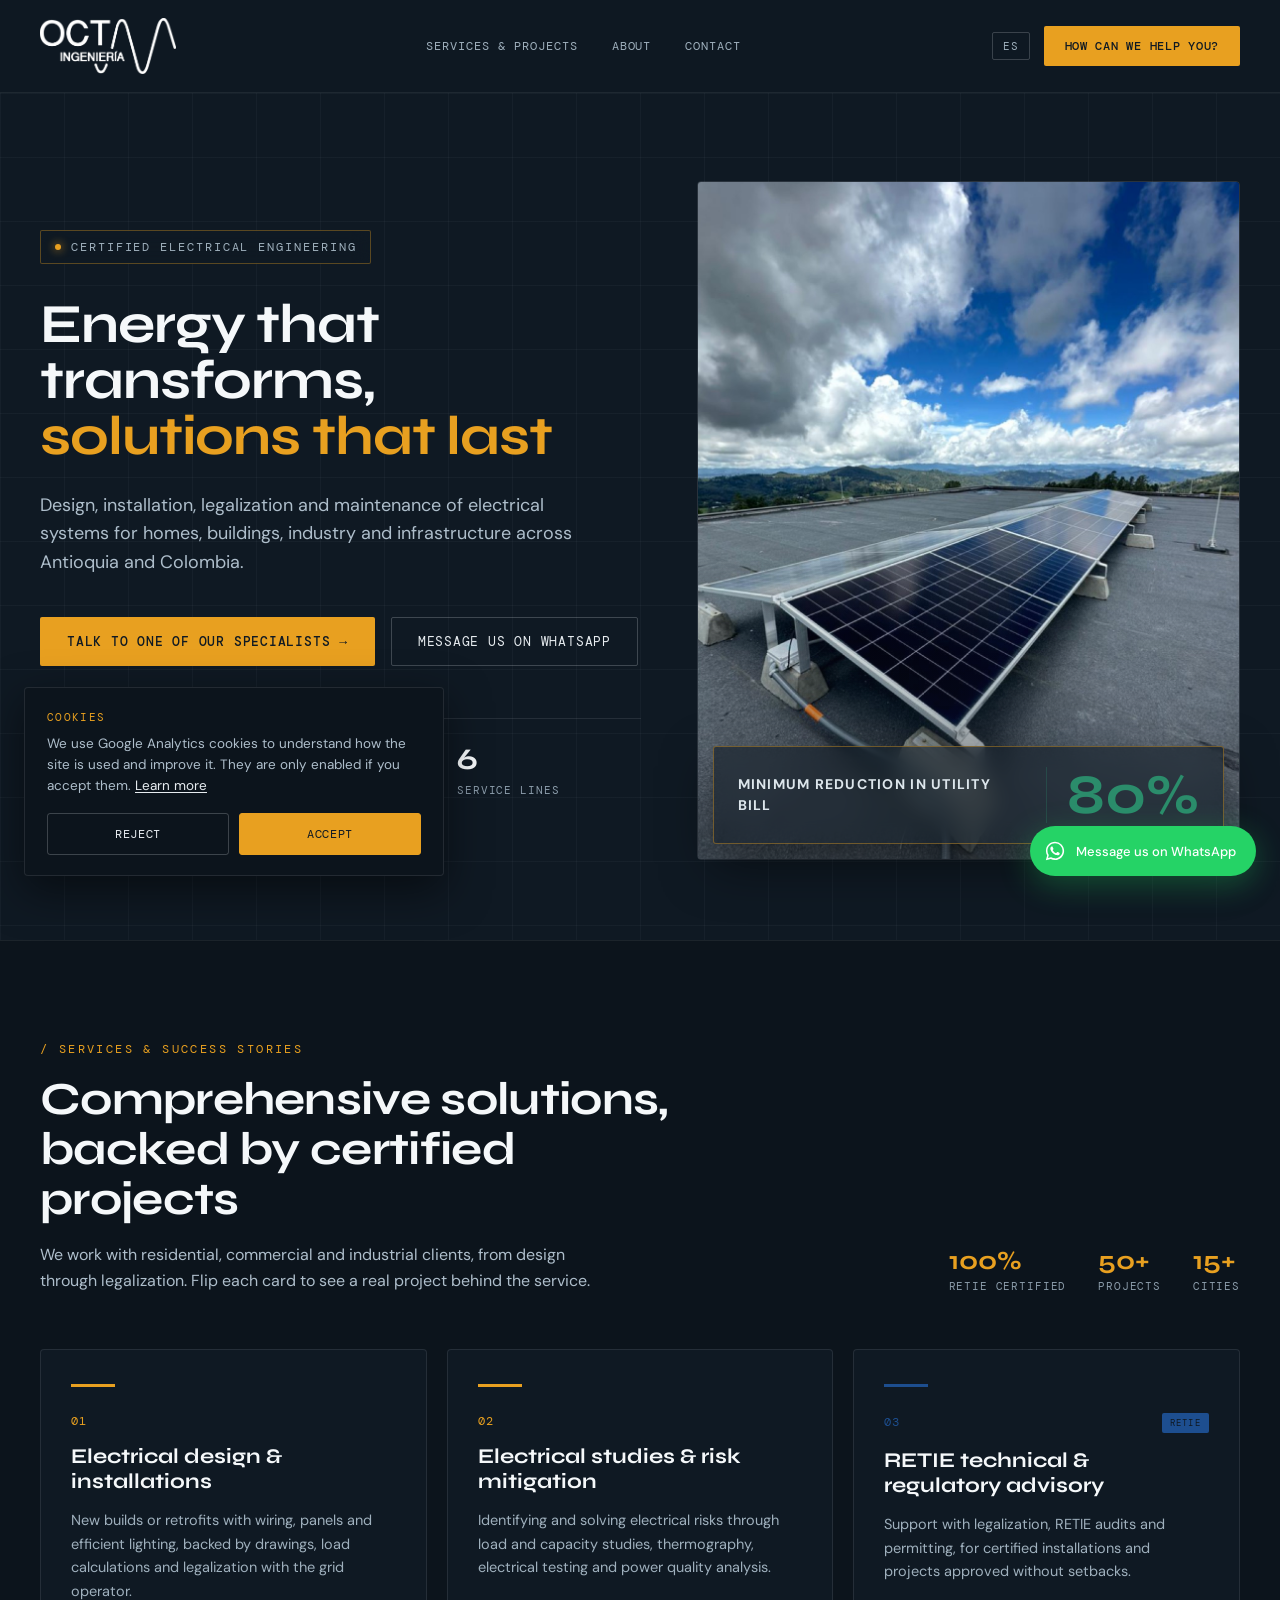
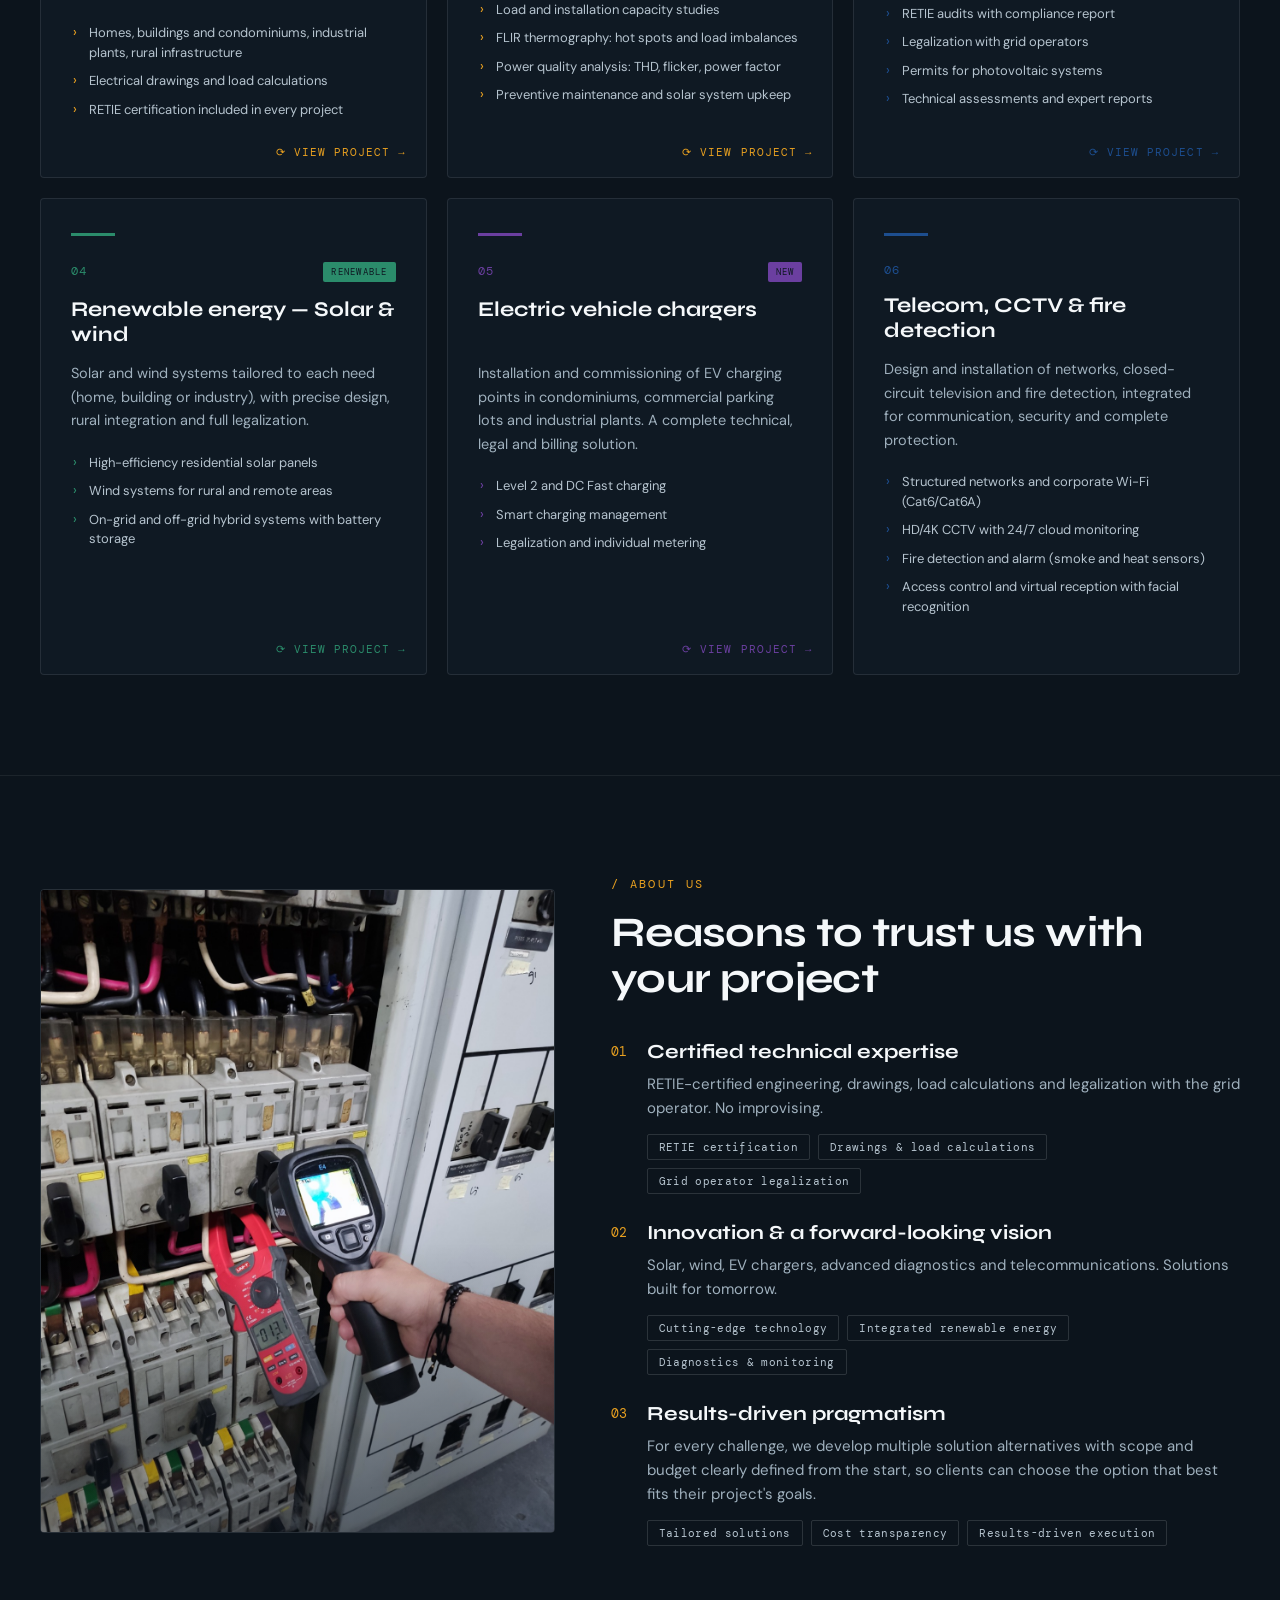
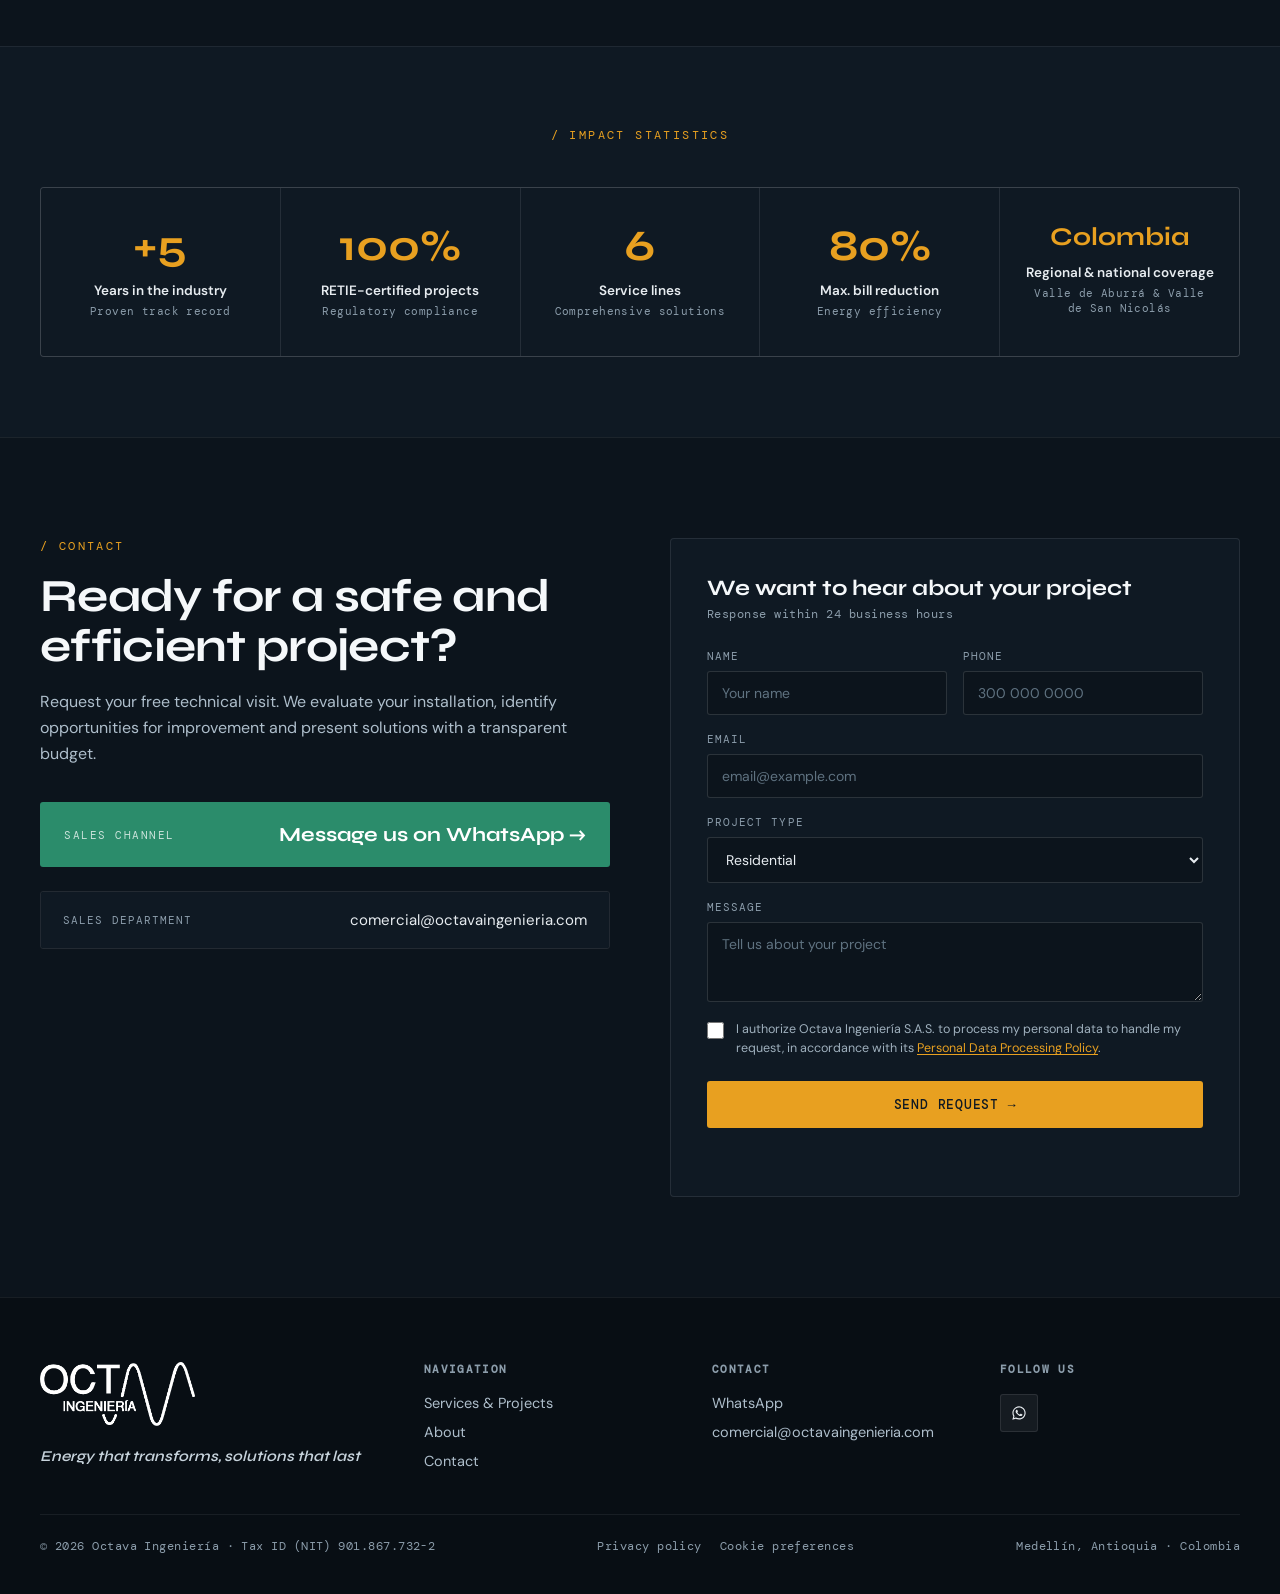
==== en/index.html @ 5c4cc271 "Activa GA4 con aviso de cookies, política de datos y corrige errores del formulario - GA4 (G-5WEMXD4" ====
<!DOCTYPE html>
<html lang="en">
<head>
<meta charset="UTF-8">
<meta name="viewport" content="width=device-width, initial-scale=1.0">
<!-- Google Analytics 4 (se carga solo con consentimiento) -->
<script>
  window.dataLayer = window.dataLayer || [];
  function gtag(){dataLayer.push(arguments);}
  (function () {
    var ID = "G-5WEMXD4L73", KEY = "octava_cookie_consent", loaded = false, saved = null;
    try { saved = localStorage.getItem(KEY); } catch (e) {}
    gtag("consent", "default", { ad_storage: "denied", ad_user_data: "denied", ad_personalization: "denied", analytics_storage: "denied" });
    function load() {
      window.octavaGaActive = true;
      gtag("consent", "update", { analytics_storage: "granted" });
      if (loaded) return;
      loaded = true;
      var s = document.createElement("script");
      s.async = true;
      s.src = "https://www.googletagmanager.com/gtag/js?id=" + ID;
      document.head.appendChild(s);
      gtag("js", new Date());
      gtag("config", ID);
    }
    window.octavaConsent = function (value) {
      if (value === "granted") { load(); }
      else { window.octavaGaActive = false; gtag("consent", "update", { analytics_storage: "denied" }); }
    };
    if (saved === "granted") load();
  })();
</script>
<title>Octava Ingeniería | Electrical Installations &amp; Renewable Energy — Medellín, Colombia</title>
<meta name="description" content="RETIE-certified electrical engineering in Medellín and Antioquia: installations, solar and wind power, EV chargers, CCTV and advanced diagnostics for homes, buildings and industry.">
<meta name="keywords" content="electrical engineering Medellin, electrical installations Antioquia, solar panels Medellin, EV chargers condominium, RETIE Colombia, electrical maintenance, renewable energy Antioquia, CCTV Medellin">
<meta name="robots" content="index, follow">
<meta name="author" content="Octava Ingeniería S.A.S.">
<link rel="canonical" href="https://octavaingenieria.com/en/">
<link rel="alternate" hreflang="es" href="https://octavaingenieria.com/">
<link rel="alternate" hreflang="en" href="https://octavaingenieria.com/en/">
<link rel="alternate" hreflang="x-default" href="https://octavaingenieria.com/">

<meta property="og:type" content="website">
<meta property="og:locale" content="en_US">
<meta property="og:title" content="Octava Ingeniería | Energy that transforms, solutions that last">
<meta property="og:description" content="Certified electrical engineering for homes, buildings and industry in Antioquia. RETIE, solar, wind, EV chargers, CCTV and advanced diagnostics.">
<meta property="og:url" content="https://octavaingenieria.com/en/">
<meta property="og:site_name" content="Octava Ingeniería S.A.S.">
<meta property="og:image" content="https://octavaingenieria.com/assets/img/hero.jpg">
<meta name="twitter:card" content="summary_large_image">
<meta name="twitter:title" content="Octava Ingeniería | Energy that transforms, solutions that last">
<meta name="twitter:description" content="Certified electrical engineering for homes, buildings and industry in Antioquia. RETIE, solar, wind, EV chargers, CCTV and advanced diagnostics.">
<meta name="twitter:image" content="https://octavaingenieria.com/assets/img/hero.jpg">

<link rel="icon" type="image/svg+xml" href="data:image/svg+xml,%3Csvg xmlns='http://www.w3.org/2000/svg' viewBox='0 0 32 32'%3E%3Crect width='32' height='32' fill='%230F1923'/%3E%3Cpath d='M2 16 L8 16 L11 8 L16 24 L19 16 L30 16' stroke='%23E8A020' stroke-width='2.5' fill='none' stroke-linecap='square'/%3E%3C/svg%3E">

<link rel="preconnect" href="https://fonts.googleapis.com">
<link rel="preconnect" href="https://fonts.gstatic.com" crossorigin>
<link href="https://fonts.googleapis.com/css2?family=DM+Sans:opsz,wght@9..40,400;9..40,500;9..40,600;9..40,700&family=DM+Mono:wght@400;500&family=Syne:wght@600;700;800&display=swap" rel="stylesheet">
<link rel="stylesheet" href="/assets/css/style.css?v=d488192d">

<script type="application/ld+json">
{
  "@context": "https://schema.org",
  "@type": "ElectricalUtility",
  "name": "Octava Ingeniería S.A.S.",
  "alternateName": "Octava Ingeniería",
  "description": "RETIE-certified electrical engineering in Medellín and Antioquia: installations, solar and wind power, EV chargers, CCTV and advanced diagnostics for homes, buildings and industry.",
  "url": "https://octavaingenieria.com/en/",
  "telephone": "+573193488565",
  "email": "comercial@octavaingenieria.com",
  "taxID": "901.867.732-2",
  "address": {
    "@type": "PostalAddress",
    "streetAddress": "Calle 42C #88-64",
    "addressLocality": "Medellín",
    "addressRegion": "Antioquia",
    "addressCountry": "CO"
  },
  "geo": {
    "@type": "GeoCoordinates",
    "latitude": 6.2442,
    "longitude": -75.5812
  },
  "areaServed": "CO",
  "openingHoursSpecification": [
    {
      "@type": "OpeningHoursSpecification",
      "dayOfWeek": [
        "Monday",
        "Tuesday",
        "Wednesday",
        "Thursday",
        "Friday"
      ],
      "opens": "08:00",
      "closes": "18:00"
    },
    {
      "@type": "OpeningHoursSpecification",
      "dayOfWeek": [
        "Saturday"
      ],
      "opens": "09:00",
      "closes": "13:00"
    }
  ],
  "sameAs": [
    "https://wa.me/573193488565"
  ]
}
</script>
</head>
<body>
<a class="skip-link" href="#main">Skip to main content</a>

<header class="site-nav">
  <div class="nav-row">
    <a href="/en/" class="nav-logo" aria-label="Octava Ingeniería S.A.S.">
      <img src="/assets/img/logo-blanco.png" alt="Octava Ingeniería S.A.S." width="175" height="56">
    </a>
    <nav class="nav-links" aria-label="Main navigation">
      <a class="nl" href="#servicios">Services &amp; Projects</a>
      <a class="nl" href="#nosotros">About</a>
      <a class="nl" href="#contacto">Contact</a>
    </nav>
    <div style="display:flex;align-items:center;gap:14px">
      <a class="lang-switch" href="/" hreflang="es">ES</a>
      <a href="#contacto" class="btn btn-amber nav-cta btn-bulb">How can we help you?</a>
      <button type="button" class="burger r-burger" data-burger aria-label="Open menu" aria-expanded="false">☰</button>
    </div>
  </div>
  <nav class="mobile-menu" data-mobile-menu aria-label="Mobile menu">
    <a href="#servicios">Services &amp; Projects</a>
    <a href="#nosotros">About</a>
    <a href="#contacto">Contact</a>
    <a class="mm-lang" href="/">ES</a>
  </nav>
</header>

<main id="main">

  <!-- HERO -->
  <section class="hero" id="inicio" aria-label="Hero">
    <div class="hero-grid-bg"></div>
    <div class="wrap">
      <div class="hero-inner">
        <div>
          <div class="hero-in d1 hero-eyebrow glass"><span class="dot"></span>Certified electrical engineering</div>
          <h1 class="hero-in d2">Energy that transforms, <span class="accent">solutions that last</span></h1>
          <p class="hero-sub hero-in d3">Design, installation, legalization and maintenance of electrical systems for homes, buildings, industry and infrastructure across Antioquia and Colombia.</p>
          <div class="hero-ctas hero-in d4">
            <a href="#contacto" class="btn btn-amber btn-bulb">Talk to one of our specialists →</a>
            <a href="https://wa.me/573193488565" target="_blank" rel="noopener" class="btn btn-outline btn-battery">Message us on WhatsApp</a>
          </div>
          <div class="hero-figures hero-in d5">
          <div class="hero-figure">
            <div class="num">+5</div>
            <div class="lbl">Years in the industry</div>
          </div>
          <div class="hero-figure">
            <div class="num">100%</div>
            <div class="lbl">RETIE certified</div>
          </div>
          <div class="hero-figure">
            <div class="num">6</div>
            <div class="lbl">Service lines</div>
          </div></div>
        </div>
        <div class="hero-photo">
          <div class="hero-photo-frame">
            <img id="heroImg" src="/assets/img/hero.jpg" alt="Photovoltaic solar panels installed on a rooftop with the Antioquia mountain range in the background — solar energy project by Octava Ingeniería" width="960" height="1200">
          </div>
          <div class="hero-badge glass hero-in d5">
            <div class="lbl">Minimum reduction in utility bill</div>
            <div class="divider"></div>
            <div class="val">80%</div>
          </div>
        </div>
      </div>
    </div>
  </section>

  <!-- SERVICIOS -->
  <section id="servicios" class="section" aria-label="Services">
    <div class="section-inner">
      <div class="svc-head rv">
        <div class="copy">
          <div class="eyebrow">/ Services & success stories</div>
          <h2 class="h2">Comprehensive solutions, backed by certified projects</h2>
          <p class="lead">We work with residential, commercial and industrial clients, from design through legalization. Flip each card to see a real project behind the service.</p>
        </div>
        <div class="svc-stats">
          <div class="stat">
            <div class="num">100%</div>
            <div class="lbl">RETIE certified</div>
          </div>
          <div class="stat">
            <div class="num">50+</div>
            <div class="lbl">Projects</div>
          </div>
          <div class="stat">
            <div class="num">15+</div>
            <div class="lbl">Cities</div>
          </div></div>
      </div>
      <div class="svc-grid r-svc">
      <div class="svc-card rv can-flip">
        <div class="flip-inner">
        <div class="flip-front" style="">
          <div class="bar bg-amber"></div>
          <div class="row-top">
            <span class="idx color-amber">01</span>
            
          </div>
          <h3>Electrical design &amp; installations</h3>
          <p>New builds or retrofits with wiring, panels and efficient lighting, backed by drawings, load calculations and legalization with the grid operator.</p>
          <ul class="bullets"><li><span class="chev color-amber">›</span><span>Homes, buildings and condominiums, industrial plants, rural infrastructure</span></li><li><span class="chev color-amber">›</span><span>Electrical drawings and load calculations</span></li><li><span class="chev color-amber">›</span><span>RETIE certification included in every project</span></li></ul>
          <div class="flip-hint color-amber">⟳ View project →</div>
        </div>
        <div class="flip-back border-amber">
          <img src="/assets/img/back-01.jpg" alt="Residential interior with certified lighting installation by Octava Ingeniería" loading="lazy">
          <div class="scrim"></div>
          <div class="content">
            <span class="cat bg-amber">Electrical installation</span>
            <div class="body">
              <ul class="bullets"></ul>
              
              <div class="loc"><span class="color-amber">◆</span>Rionegro, Antioquia · Condominium</div>
              <div class="title">Electrical installation — Multi-family building</div>
              <div>
                <div class="result-rule"></div>
                <div class="result-lbl">Resultado</div>
                <div class="result-val">Common areas and apartments fully lit</div>
              </div>
            </div>
          </div>
        </div>
        </div>
      </div>
      <div class="svc-card rv can-flip">
        <div class="flip-inner">
        <div class="flip-front" style="">
          <div class="bar bg-amber"></div>
          <div class="row-top">
            <span class="idx color-amber">02</span>
            
          </div>
          <h3>Electrical studies &amp; risk mitigation</h3>
          <p>Identifying and solving electrical risks through load and capacity studies, thermography, electrical testing and power quality analysis.</p>
          <ul class="bullets"><li><span class="chev color-amber">›</span><span>Load and installation capacity studies</span></li><li><span class="chev color-amber">›</span><span>FLIR thermography: hot spots and load imbalances</span></li><li><span class="chev color-amber">›</span><span>Power quality analysis: THD, flicker, power factor</span></li><li><span class="chev color-amber">›</span><span>Preventive maintenance and solar system upkeep</span></li></ul>
          <div class="flip-hint color-amber">⟳ View project →</div>
        </div>
        <div class="flip-back border-amber">
          <img src="/assets/img/back-02.jpg" alt="FLIR thermal camera detecting hot spots on an electrical panel during a diagnostic by Octava Ingeniería" loading="lazy">
          <div class="scrim"></div>
          <div class="content">
            <span class="cat bg-amber">Thermography</span>
            <div class="body">
              <ul class="bullets"></ul>
              
              <div class="loc"><span class="color-amber">◆</span>Medellín, Antioquia · Electrical system</div>
              <div class="title">Thermographic diagnostics — Electrical system</div>
              <div>
                <div class="result-rule"></div>
                <div class="result-lbl">Resultado</div>
                <div class="result-val">3 critical faults detected · 0 outages</div>
              </div>
            </div>
          </div>
        </div>
        </div>
      </div>
      <div class="svc-card rv can-flip">
        <div class="flip-inner">
        <div class="flip-front" style="">
          <div class="bar bg-blue"></div>
          <div class="row-top">
            <span class="idx color-blue">03</span>
            <span class="tag bg-blue" style="color:#0F1923">RETIE</span>
          </div>
          <h3>RETIE technical &amp; regulatory advisory</h3>
          <p>Support with legalization, RETIE audits and permitting, for certified installations and projects approved without setbacks.</p>
          <ul class="bullets"><li><span class="chev color-blue">›</span><span>RETIE audits with compliance report</span></li><li><span class="chev color-blue">›</span><span>Legalization with grid operators</span></li><li><span class="chev color-blue">›</span><span>Permits for photovoltaic systems</span></li><li><span class="chev color-blue">›</span><span>Technical assessments and expert reports</span></li></ul>
          <div class="flip-hint color-blue">⟳ View project →</div>
        </div>
        <div class="flip-back border-blue">
          <img src="/assets/img/back-03.jpg" alt="Industrial electrical panel with copper connections reviewed during a technical audit by Octava Ingeniería" loading="lazy">
          <div class="scrim"></div>
          <div class="content">
            <span class="cat bg-blue">Industrial</span>
            <div class="body">
              <ul class="bullets"></ul>
              
              <div class="loc"><span class="color-blue">◆</span>Itagüí, Antioquia · Industrial</div>
              <div class="title">Electrical retrofit — Production plant</div>
              <div>
                <div class="result-rule"></div>
                <div class="result-lbl">Resultado</div>
                <div class="result-val">RETIE certified · 30% reduction in consumption</div>
              </div>
            </div>
          </div>
        </div>
        </div>
      </div>
      <div class="svc-card rv can-flip">
        <div class="flip-inner">
        <div class="flip-front" style="">
          <div class="bar bg-green"></div>
          <div class="row-top">
            <span class="idx color-green">04</span>
            <span class="tag bg-green" style="color:#0F1923">Renewable</span>
          </div>
          <h3>Renewable energy — Solar &amp; wind</h3>
          <p>Solar and wind systems tailored to each need (home, building or industry), with precise design, rural integration and full legalization.</p>
          <ul class="bullets"><li><span class="chev color-green">›</span><span>High-efficiency residential solar panels</span></li><li><span class="chev color-green">›</span><span>Wind systems for rural and remote areas</span></li><li><span class="chev color-green">›</span><span>On-grid and off-grid hybrid systems with battery storage</span></li></ul>
          <div class="flip-hint color-green">⟳ View project →</div>
        </div>
        <div class="flip-back border-green">
          <img src="/assets/img/back-04.jpg" alt="Photovoltaic solar panels installed on the roof of a single-family home in El Retiro, Antioquia" loading="lazy">
          <div class="scrim"></div>
          <div class="content">
            <span class="cat bg-green">Solar photovoltaic</span>
            <div class="body">
              <ul class="bullets"></ul>
              
              <div class="loc"><span class="color-green">◆</span>El Retiro, Antioquia · Residential</div>
              <div class="title">Photovoltaic solar system — Single-family home</div>
              <div>
                <div class="result-rule"></div>
                <div class="result-lbl">Resultado</div>
                <div class="result-val">80% reduction in the utility bill amount</div>
              </div>
            </div>
          </div>
        </div>
        </div>
      </div>
      <div class="svc-card rv can-flip">
        <div class="flip-inner">
        <div class="flip-front" style="">
          <div class="bar bg-violet"></div>
          <div class="row-top">
            <span class="idx color-violet">05</span>
            <span class="tag bg-violet" style="color:#0F1923">New</span>
          </div>
          <h3>Electric vehicle chargers</h3>
          <p>Installation and commissioning of EV charging points in condominiums, commercial parking lots and industrial plants. A complete technical, legal and billing solution.</p>
          <ul class="bullets"><li><span class="chev color-violet">›</span><span>Level 2 and DC Fast charging</span></li><li><span class="chev color-violet">›</span><span>Smart charging management</span></li><li><span class="chev color-violet">›</span><span>Legalization and individual metering</span></li></ul>
          <div class="flip-hint color-violet">⟳ View project →</div>
        </div>
        <div class="flip-back border-violet">
          <img src="/assets/img/back-05.jpg" alt="Nighttime aerial view of a residential complex with parking ready for electric vehicle chargers in Envigado, Antioquia" loading="lazy">
          <div class="scrim"></div>
          <div class="content">
            <span class="cat bg-violet">EV chargers</span>
            <div class="body">
              <ul class="bullets"><li><span class="chev color-violet">›</span><span>Infrastructure and installation capacity assessment</span></li><li><span class="chev color-violet">›</span><span>Level 2 and DC Fast installation</span></li><li><span class="chev color-violet">›</span><span>Smart charging: remote monitoring and control</span></li><li><span class="chev color-violet">›</span><span>Legalization and individual metering per user</span></li></ul>
              <div class="quote border-violet">“Ideal for condominiums and parking lots”</div>
              <div class="loc"><span class="color-violet">◆</span>Envigado, Antioquia · Condominium</div>
              <div class="title">EV charger installation — Residential condominium</div>
              <div>
                <div class="result-rule"></div>
                <div class="result-lbl">Resultado</div>
                <div class="result-val">8 charging points · individual metering</div>
              </div>
            </div>
          </div>
        </div>
        </div>
      </div>
      <div class="svc-card rv">
        <div class="flip-inner">
        <div class="flip-front" style="">
          <div class="bar bg-blue"></div>
          <div class="row-top">
            <span class="idx color-blue">06</span>
            
          </div>
          <h3>Telecom, CCTV &amp; fire detection</h3>
          <p>Design and installation of networks, closed-circuit television and fire detection, integrated for communication, security and complete protection.</p>
          <ul class="bullets"><li><span class="chev color-blue">›</span><span>Structured networks and corporate Wi-Fi (Cat6/Cat6A)</span></li><li><span class="chev color-blue">›</span><span>HD/4K CCTV with 24/7 cloud monitoring</span></li><li><span class="chev color-blue">›</span><span>Fire detection and alarm (smoke and heat sensors)</span></li><li><span class="chev color-blue">›</span><span>Access control and virtual reception with facial recognition</span></li></ul>
          
        </div>
        </div>
      </div></div>
    </div>
  </section>

  <!-- NOSOTROS -->
  <section id="nosotros" class="section" aria-label="About">
    <div class="section-inner nos-grid rv">
      <div class="nos-photo">
        <img src="/assets/img/about.jpg" alt="Octava Ingeniería engineer performing a technical diagnostic with a thermal camera and clamp meter" width="900" height="1125" loading="lazy">
      </div>
      <div>
        <div class="eyebrow">/ About us</div>
        <h2 class="nos-title">Reasons to trust us with your project</h2>
        <div class="nos-items">
          <div class="nos-item">
            <div class="num">01</div>
            <div>
              <h3>Certified technical expertise</h3>
              <p>RETIE-certified engineering, drawings, load calculations and legalization with the grid operator. No improvising.</p>
              <div class="nos-tags"><span>RETIE certification</span><span>Drawings & load calculations</span><span>Grid operator legalization</span></div>
            </div>
          </div>
          <div class="nos-item">
            <div class="num">02</div>
            <div>
              <h3>Innovation &amp; a forward-looking vision</h3>
              <p>Solar, wind, EV chargers, advanced diagnostics and telecommunications. Solutions built for tomorrow.</p>
              <div class="nos-tags"><span>Cutting-edge technology</span><span>Integrated renewable energy</span><span>Diagnostics & monitoring</span></div>
            </div>
          </div>
          <div class="nos-item">
            <div class="num">03</div>
            <div>
              <h3>Results-driven pragmatism</h3>
              <p>For every challenge, we develop multiple solution alternatives with scope and budget clearly defined from the start, so clients can choose the option that best fits their project's goals.</p>
              <div class="nos-tags"><span>Tailored solutions</span><span>Cost transparency</span><span>Results-driven execution</span></div>
            </div>
          </div></div>
      </div>
    </div>
  </section>

  <!-- STATS -->
  <section class="section section-alt" aria-label="Statistics">
    <div class="section-inner" style="padding-top:80px;padding-bottom:80px">
      <div class="eyebrow stats-eyebrow">/ Impact statistics</div>
      <div class="stats-grid rv">
        <div class="cell">
          <div class="val" style="font-size:clamp(34px,3.4vw,50px)">+5</div>
          <div class="lbl">Years in the industry</div>
          <div class="sub">Proven track record</div>
        </div>
        <div class="cell">
          <div class="val" style="font-size:clamp(34px,3.4vw,50px)">100%</div>
          <div class="lbl">RETIE-certified projects</div>
          <div class="sub">Regulatory compliance</div>
        </div>
        <div class="cell">
          <div class="val" style="font-size:clamp(34px,3.4vw,50px)">6</div>
          <div class="lbl">Service lines</div>
          <div class="sub">Comprehensive solutions</div>
        </div>
        <div class="cell">
          <div class="val" style="font-size:clamp(34px,3.4vw,50px)">80%</div>
          <div class="lbl">Max. bill reduction</div>
          <div class="sub">Energy efficiency</div>
        </div>
        <div class="cell">
          <div class="val" style="font-size:clamp(22px,2vw,30px)">Colombia</div>
          <div class="lbl">Regional &amp; national coverage</div>
          <div class="sub">Valle de Aburrá &amp; Valle de San Nicolás</div>
        </div></div>
    </div>
  </section>

  <!-- CONTACTO -->
  <section id="contacto" class="section" aria-label="Contact">
    <div class="section-inner contact-grid rv">
      <div>
        <div class="eyebrow">/ Contact</div>
        <h2 class="h2">Ready for a safe and efficient project?</h2>
        <p class="lead">Request your free technical visit. We evaluate your installation, identify opportunities for improvement and present solutions with a transparent budget.</p>

        <a href="https://wa.me/573193488565" target="_blank" rel="noopener" class="wa-cta btn-battery bb-green">
          <span class="lbl">Sales channel</span>
          <span class="cta">Message us on WhatsApp →</span>
        </a>

        <div class="contact-links">
          <a href="mailto:comercial@octavaingenieria.com">
            <span class="lbl">Sales department</span>
            <span class="val">comercial@octavaingenieria.com</span>
          </a>
        </div>
      </div>

      <div class="contact-form">
        <div class="title">We want to hear about your project</div>
        <div class="sub">Response within 24 business hours</div>
        <form
          name="contacto"
          method="POST"
          data-netlify="true"
          netlify-honeypot="empresa"
          action="/en/thank-you.html"
          data-contact-form
          data-sending-label="Sending…"
          data-success-message="Thank you. We've received your request and will contact you within 24 business hours."
          data-error-message="We couldn't send your request. Message us directly on WhatsApp or email."
        >
          <input type="hidden" name="form-name" value="contacto">
          <input type="hidden" name="idioma" value="en">
          <p class="hp-field"><label>No llenar / Do not fill<input name="empresa" tabindex="-1" autocomplete="off"></label></p>
          <div class="form-row2">
            <label class="field">
              <span>Name</span>
              <input type="text" name="nombre" required placeholder="Your name">
            </label>
            <label class="field">
              <span>Phone</span>
              <input type="tel" name="telefono" required placeholder="300 000 0000">
            </label>
          </div>
          <label class="field">
            <span>Email</span>
            <input type="email" name="correo" required placeholder="email@example.com">
          </label>
          <label class="field">
            <span>Project type</span>
            <select name="tipo_proyecto"><option>Residential</option><option>Commercial / condominium</option><option>Industrial</option><option>Solar / wind energy</option><option>EV chargers</option><option>Telecom / CCTV</option></select>
          </label>
          <label class="field">
            <span>Message</span>
            <textarea rows="3" name="mensaje" placeholder="Tell us about your project"></textarea>
          </label>
          <label class="consent">
            <input type="checkbox" name="autorizacion_datos" value="Yes, I accept the Personal Data Processing Policy" required>
            <span>I authorize Octava Ingeniería S.A.S. to process my personal data to handle my request, in accordance with its <a href="/en/privacy-policy.html" target="_blank" rel="noopener">Personal Data Processing Policy</a>.</span>
          </label>
          <button type="submit" class="form-submit btn-bulb">Send request →</button>
          <p class="form-note" data-form-note role="status" aria-live="polite"></p>
        </form>
      </div>
    </div>
  </section>

</main>

<!-- FOOTER -->
<footer class="site-footer">
  <div class="footer-inner">
    <div class="footer-grid">
      <div class="footer-brand">
        <img src="/assets/img/logo-blanco.png" alt="Octava Ingeniería S.A.S." width="220" height="72">
        <p>Energy that transforms, solutions that last</p>
      </div>
      <div class="footer-col">
        <h4>Navigation</h4>
        <div class="links">
          <a href="#servicios">Services &amp; Projects</a>
          <a href="#nosotros">About</a>
          <a href="#contacto">Contact</a>
        </div>
      </div>
      <div class="footer-col">
        <h4>Contact</h4>
        <div class="links">
          <a href="https://wa.me/573193488565" target="_blank" rel="noopener">WhatsApp</a>
          <a href="mailto:comercial@octavaingenieria.com">comercial@octavaingenieria.com</a>
        </div>
      </div>
      <div class="footer-col">
        <h4>Follow us</h4>
        <div class="footer-social">
          <a href="https://wa.me/573193488565" target="_blank" rel="noopener" aria-label="WhatsApp">
            <svg width="16" height="16" viewBox="0 0 24 24" fill="currentColor" aria-hidden="true"><path d="M12.04 2C6.58 2 2.13 6.45 2.13 11.91c0 1.75.46 3.45 1.33 4.95L2 22l5.29-1.39a9.9 9.9 0 0 0 4.75 1.21h.01c5.46 0 9.9-4.45 9.9-9.91 0-2.65-1.03-5.14-2.9-7.01A9.87 9.87 0 0 0 12.04 2zm0 18.03h-.01a8.2 8.2 0 0 1-4.2-1.15l-.3-.18-3.14.82.84-3.06-.2-.32a8.2 8.2 0 0 1-1.26-4.33c0-4.54 3.7-8.24 8.25-8.24 2.2 0 4.27.86 5.83 2.42a8.18 8.18 0 0 1 2.41 5.83c0 4.55-3.7 8.24-8.24 8.24zm4.52-6.17c-.25-.12-1.47-.72-1.7-.81-.23-.08-.4-.12-.56.13-.17.25-.65.81-.8.97-.15.17-.29.19-.54.06-.25-.12-1.05-.39-2-1.23-.74-.66-1.24-1.47-1.38-1.72-.15-.25-.02-.38.11-.51.11-.11.25-.29.37-.43.12-.15.16-.25.24-.41.08-.17.04-.31-.02-.44-.06-.12-.56-1.36-.77-1.86-.2-.48-.41-.42-.56-.43h-.48c-.17 0-.44.06-.67.31-.23.25-.87.86-.87 2.09 0 1.23.9 2.42 1.02 2.59.12.17 1.77 2.71 4.29 3.79.6.26 1.07.41 1.43.53.6.19 1.15.16 1.58.1.48-.07 1.47-.6 1.68-1.18.21-.58.21-1.07.15-1.18-.06-.1-.23-.17-.48-.29z"/></svg>
          </a>
        </div>
      </div>
    </div>
    <div class="footer-bottom">
      <span>© 2026 Octava Ingeniería · Tax ID (NIT) 901.867.732-2</span>
      <span class="footer-legal"><a href="/en/privacy-policy.html">Privacy policy</a><button type="button" class="linklike" data-cookie-settings>Cookie preferences</button></span>
      <span>Medellín, Antioquia · Colombia</span>
    </div>
  </div>
</footer>

<div class="cookie-banner" data-cookie-banner role="dialog" aria-live="polite" aria-label="Cookies" hidden>
  <div class="cookie-title">Cookies</div>
  <p>We use Google Analytics cookies to understand how the site is used and improve it. They are only enabled if you accept them. <a href="/en/privacy-policy.html#cookies">Learn more</a></p>
  <div class="cookie-actions">
    <button type="button" class="cookie-reject" data-cookie-reject>Reject</button>
    <button type="button" class="cookie-accept" data-cookie-accept>Accept</button>
  </div>
</div>

<a href="https://wa.me/573193488565" target="_blank" rel="noopener" class="wa-float" aria-label="Message us on WhatsApp">
  <svg viewBox="0 0 24 24" fill="currentColor" aria-hidden="true"><path d="M12.04 2C6.58 2 2.13 6.45 2.13 11.91c0 1.75.46 3.45 1.33 4.95L2 22l5.29-1.39a9.9 9.9 0 0 0 4.75 1.21h.01c5.46 0 9.9-4.45 9.9-9.91 0-2.65-1.03-5.14-2.9-7.01A9.87 9.87 0 0 0 12.04 2zm0 18.03h-.01a8.2 8.2 0 0 1-4.2-1.15l-.3-.18-3.14.82.84-3.06-.2-.32a8.2 8.2 0 0 1-1.26-4.33c0-4.54 3.7-8.24 8.25-8.24 2.2 0 4.27.86 5.83 2.42a8.18 8.18 0 0 1 2.41 5.83c0 4.55-3.7 8.24-8.24 8.24zm4.52-6.17c-.25-.12-1.47-.72-1.7-.81-.23-.08-.4-.12-.56.13-.17.25-.65.81-.8.97-.15.17-.29.19-.54.06-.25-.12-1.05-.39-2-1.23-.74-.66-1.24-1.47-1.38-1.72-.15-.25-.02-.38.11-.51.11-.11.25-.29.37-.43.12-.15.16-.25.24-.41.08-.17.04-.31-.02-.44-.06-.12-.56-1.36-.77-1.86-.2-.48-.41-.42-.56-.43h-.48c-.17 0-.44.06-.67.31-.23.25-.87.86-.87 2.09 0 1.23.9 2.42 1.02 2.59.12.17 1.77 2.71 4.29 3.79.6.26 1.07.41 1.43.53.6.19 1.15.16 1.58.1.48-.07 1.47-.6 1.68-1.18.21-.58.21-1.07.15-1.18-.06-.1-.23-.17-.48-.29z"/></svg>
  <span>Message us on WhatsApp</span>
</a>

<script src="/assets/js/main.js?v=e004ccf5"></script>
</body>
</html>
---- assets/css/style.css ----
/* Octava Ingeniería — stylesheet
   Palette / type scale ported from the approved Claude Design visual reference. */

:root{
  --bg:       #0F1923;
  --bg2:      #0C141C;
  --bg3:      #080E14;
  --ink:      #E7ECF0;
  --ink-hi:   #F5F8FA;
  --muted:    #AEBECB;
  --muted2:   #9FB0BD;
  --muted3:   #8C9DAB;
  --rule:     rgba(231,236,240,0.1);
  --rule-soft:rgba(231,236,240,0.07);
  --amber:    #E8A020;
  --amber-hi: #f2af33;
  --green:    #2B8C6B;
  --green-hi: #31a37c;
  --blue:     #1D4E8F;
  --violet:   #6B3FA0;
  --fh: 'Syne', sans-serif;
  --fb: 'DM Sans', sans-serif;
  --fm: 'DM Mono', monospace;
  --nav-h: 84px;
  --ease: cubic-bezier(.2,.7,.2,1);
  --wa-green: #25D366;
}

*{ margin:0; padding:0; box-sizing:border-box; }
html{ scroll-behavior:smooth; }
body{
  background:var(--bg);
  color:var(--ink);
  font-family:var(--fb);
  -webkit-font-smoothing:antialiased;
  overflow-x:hidden;
}
a{ color:inherit; text-decoration:none; }
a:hover{ color:var(--amber); }
img{ max-width:100%; display:block; }
button{ font-family:inherit; cursor:pointer; }
ul{ list-style:none; }
::selection{ background:var(--amber); color:var(--bg); }
:focus-visible{ outline:2px solid var(--amber); outline-offset:2px; border-radius:2px; }
section, footer{ scroll-margin-top:var(--nav-h); }
input::placeholder, textarea::placeholder{ color:#5F7280; }

.skip-link{
  position:absolute; left:12px; top:-60px; z-index:2000;
  background:var(--amber); color:var(--bg); font-family:var(--fm); font-size:13px;
  padding:10px 16px; border-radius:3px; transition:top .2s;
}
.skip-link:focus{ top:12px; color:var(--bg); }

.wrap{ max-width:1280px; margin:0 auto; padding:0 40px; }

@keyframes fadeUp{ from{ opacity:0; transform:translateY(26px); } to{ opacity:1; transform:none; } }
.anim-ready .hero-in{ animation:fadeUp .7s var(--ease) both; }
.anim-ready .d1{ animation-delay:.05s; } .anim-ready .d2{ animation-delay:.15s; }
.anim-ready .d3{ animation-delay:.25s; } .anim-ready .d4{ animation-delay:.35s; }
.anim-ready .d5{ animation-delay:.45s; }
.anim-ready .rv{ opacity:0; transform:translateY(26px); transition:opacity .7s var(--ease), transform .7s var(--ease); }
.anim-ready .rv.in{ opacity:1; transform:none; }
.anim-ready .r-svc>.rv:nth-child(2), .anim-ready .r-proj>.rv:nth-child(2){ transition-delay:.08s; }
.anim-ready .r-svc>.rv:nth-child(3), .anim-ready .r-proj>.rv:nth-child(3){ transition-delay:.16s; }
.anim-ready .r-svc>.rv:nth-child(4), .anim-ready .r-proj>.rv:nth-child(4){ transition-delay:.24s; }
.anim-ready .r-svc>.rv:nth-child(5), .anim-ready .r-proj>.rv:nth-child(5){ transition-delay:.32s; }
.anim-ready .r-svc>.rv:nth-child(6), .anim-ready .r-proj>.rv:nth-child(6){ transition-delay:.4s; }

@media (prefers-reduced-motion:reduce){
  .anim-ready .hero-in{ animation:none; }
  .anim-ready .rv{ opacity:1; transform:none; transition:none; }
  .flip-inner{ transition:none; }
  html{ scroll-behavior:auto; }
}

/* ---------- buttons ---------- */
.btn{
  display:inline-flex; align-items:center; gap:10px;
  font-family:var(--fm); font-size:13px; letter-spacing:.06em; text-transform:uppercase;
  padding:15px 26px; border-radius:2px; transition:background .25s, box-shadow .25s, border-color .25s, color .25s;
  border:1px solid transparent;
}
.btn-amber{ background:var(--amber); color:var(--bg); font-weight:500; }
.btn-amber:hover{ background:var(--amber-hi); color:var(--bg); }
.btn-outline{ border-color:rgba(231,236,240,.22); color:var(--ink); }
.btn-outline:hover{ border-color:var(--green); color:#7ED0B2; }
.btn-bulb{ transition:box-shadow .25s, background .25s; }
@keyframes bulbOn{
  0%{ box-shadow:0 0 0 rgba(232,160,32,0); }
  18%{ box-shadow:0 0 16px rgba(232,160,32,.5); }
  28%{ box-shadow:0 0 2px rgba(232,160,32,.12); }
  45%{ box-shadow:0 0 20px rgba(232,160,32,.55); }
  55%{ box-shadow:0 0 10px rgba(232,160,32,.3); }
  100%{ box-shadow:0 0 24px rgba(232,160,32,.55), 0 0 64px rgba(232,160,32,.22); }
}
.btn-bulb:hover{ animation:bulbOn .6s linear forwards; }
.btn-battery{ position:relative; overflow:hidden; isolation:isolate; }
.btn-battery::before{
  content:""; position:absolute; inset:0; background:rgba(232,160,32,.14); width:0%;
  transition:width .45s var(--ease); z-index:-1;
}
.btn-battery:hover::before{ width:100%; }
.btn-battery.bb-green::before{ background:rgba(255,255,255,.16); }

.glass{ background:rgba(15,25,35,.6); backdrop-filter:blur(10px); -webkit-backdrop-filter:blur(10px); }

/* ---------- nav ---------- */
.site-nav{
  position:sticky; top:0; z-index:50; background:rgba(15,25,35,.82);
  backdrop-filter:blur(14px); -webkit-backdrop-filter:blur(14px);
  border-bottom:1px solid var(--rule-soft);
}
.nav-row{
  max-width:1280px; margin:0 auto; padding:18px 40px;
  display:flex; align-items:center; justify-content:space-between; gap:32px;
}
.nav-logo img{ height:56px; width:auto; display:block; }
.nav-links{
  display:flex; align-items:center; gap:22px;
  font-family:var(--fm); font-size:12px; letter-spacing:.08em; text-transform:uppercase; color:var(--muted2);
}
.nl{ position:relative; padding:12px 6px; }
.nl::after{
  content:""; position:absolute; left:6px; right:100%; bottom:6px; height:1px; background:var(--amber);
  transition:right .3s var(--ease);
}
.nl:hover{ color:var(--ink); }
.nl:hover::after{ right:6px; }
.nav-cta{ font-size:12px; padding:11px 20px; }
.lang-switch{
  font-family:var(--fm); font-size:11px; letter-spacing:.08em; border:1px solid rgba(231,236,240,.2);
  border-radius:2px; padding:6px 10px; color:var(--muted2);
}
.lang-switch:hover{ border-color:var(--amber); color:var(--amber); }
.burger{
  display:none; align-items:center; justify-content:center; width:44px; height:44px;
  background:none; border:1px solid rgba(231,236,240,.22); border-radius:3px; color:var(--ink); font-size:18px;
}
.mobile-menu{
  display:none; flex-direction:column; background:var(--bg2); border-top:1px solid rgba(231,236,240,.1);
  padding:8px 20px 16px; font-family:var(--fm); font-size:13px; letter-spacing:.08em; text-transform:uppercase; color:#C7D3DC;
}
@media (max-width:960px){ .mobile-menu.open{ display:flex; } }
.mobile-menu a{ padding:14px 4px; border-bottom:1px solid rgba(231,236,240,.07); }
.mobile-menu a:last-child{ border-bottom:none; }
.mobile-menu .mm-lang{ margin-top:6px; color:var(--amber); }

/* ---------- hero ---------- */
.hero{ position:relative; }
.hero-grid-bg{
  position:absolute; inset:0;
  background-image:linear-gradient(rgba(231,236,240,.035) 1px,transparent 1px),
                    linear-gradient(90deg,rgba(231,236,240,.035) 1px,transparent 1px);
  background-size:64px 64px; pointer-events:none;
}
.hero-inner{
  position:relative; display:grid; grid-template-columns:1.05fr .95fr; gap:56px; align-items:center;
  padding:88px 0 80px; min-height:600px;
}
.hero-eyebrow{
  display:inline-flex; align-items:center; gap:10px; font-family:var(--fm); font-size:12px; letter-spacing:.16em;
  text-transform:uppercase; color:var(--muted2); border:1px solid rgba(232,160,32,.35); padding:8px 14px;
  border-radius:2px; margin-bottom:32px;
}
.hero-eyebrow .dot{ width:6px; height:6px; background:var(--amber); border-radius:50%; box-shadow:0 0 10px var(--amber); }
.hero h1{
  font-family:var(--fh); font-weight:700; font-size:55px; line-height:1.02; letter-spacing:-.02em; color:var(--ink-hi);
}
.hero h1 .accent{ color:var(--amber); }
.hero-sub{ margin-top:26px; max-width:540px; font-size:18px; line-height:1.6; color:var(--muted); }
.hero-ctas{ margin-top:40px; display:flex; gap:16px; flex-wrap:wrap; }
.hero-figures{ margin-top:52px; display:flex; border-top:1px solid var(--rule); }
.hero-figure{ flex:1; padding:22px 24px 0 0; }
.hero-figure + .hero-figure{ border-left:1px solid var(--rule); padding-left:24px; }
.hero-figure .num{ font-family:var(--fh); font-weight:700; font-size:30px; color:var(--ink-hi); }
.hero-figure .lbl{ font-family:var(--fm); font-size:11px; letter-spacing:.08em; text-transform:uppercase; color:var(--muted3); margin-top:6px; }

.hero-photo{ position:relative; }
.hero-photo-frame{
  position:relative; aspect-ratio:4/5; border-radius:4px; overflow:hidden; border:1px solid rgba(231,236,240,.12);
}
.hero-photo-frame img{ width:100%; height:100%; object-fit:cover; transform:scale(1.1); will-change:transform; }
.hero-photo-frame::after{
  content:""; position:absolute; inset:0; background:linear-gradient(180deg,rgba(15,25,35,0) 55%,rgba(15,25,35,.55) 100%);
}
.hero-badge{
  position:absolute; bottom:16px; left:16px; right:16px; border:1px solid rgba(232,160,32,.4); border-radius:3px;
  padding:20px 24px; box-shadow:0 20px 50px rgba(0,0,0,.5); display:flex; align-items:center; gap:20px; z-index:2;
}
.hero-badge .lbl{ flex:1; font-weight:700; font-size:14px; letter-spacing:.09em; text-transform:uppercase; color:#DDE6EC; line-height:1.5; }
.hero-badge .divider{ width:1px; align-self:stretch; background:rgba(43,140,107,.28); flex-shrink:0; }
.hero-badge .val{ font-family:var(--fh); font-weight:700; font-size:56px; color:var(--green); line-height:1; text-align:right; flex-shrink:0; }

/* ---------- section shells ---------- */
.section{ position:relative; background:var(--bg2); border-top:1px solid var(--rule-soft); }
.section-alt{ background:var(--bg); }
.section-inner{ max-width:1280px; margin:0 auto; padding:100px 40px; }
.eyebrow{ font-family:var(--fm); font-size:12px; letter-spacing:.2em; text-transform:uppercase; color:var(--amber); margin-bottom:18px; }
.h2{ font-family:var(--fh); font-weight:700; font-size:clamp(30px,3.6vw,46px); line-height:1.08; letter-spacing:-.015em; color:var(--ink-hi); }
.lead{ margin-top:18px; max-width:580px; font-size:16px; line-height:1.6; color:var(--muted); }

/* ---------- servicios ---------- */
.svc-head{ display:flex; justify-content:space-between; align-items:flex-end; gap:40px; flex-wrap:wrap; margin-bottom:56px; }
.svc-head .copy{ max-width:680px; }
.svc-stats{ display:flex; gap:32px; }
.svc-stats .stat .num{ font-family:var(--fh); font-weight:700; font-size:26px; color:var(--amber); }
.svc-stats .stat .lbl{ font-family:var(--fm); font-size:10.5px; letter-spacing:.08em; text-transform:uppercase; color:var(--muted3); margin-top:4px; }

.svc-grid{ display:grid; grid-template-columns:repeat(3,1fr); gap:20px; }
.svc-card{ perspective:1400px; }
.svc-card.can-flip{ cursor:pointer; }
.flip-inner{ position:relative; height:100%; min-height:340px; transition:transform .55s ease-in-out; transform-style:preserve-3d; }
.svc-card.flipped .flip-inner,
.svc-card.can-flip:hover .flip-inner{ transform:rotateY(180deg); }
.flip-front, .flip-back{ backface-visibility:hidden; -webkit-backface-visibility:hidden; }
.flip-front{
  background:var(--bg); border:1px solid var(--rule); border-radius:4px; padding:34px 30px 58px;
  position:relative; height:100%; display:flex; flex-direction:column;
}
.flip-front .bar{ height:3px; width:44px; margin-bottom:26px; }
.flip-front .row-top{ display:flex; align-items:baseline; justify-content:space-between; margin-bottom:16px; }
.flip-front .idx{ font-family:var(--fm); font-size:12px; letter-spacing:.1em; }
.flip-front .tag{ font-family:var(--fm); font-size:9px; letter-spacing:.14em; text-transform:uppercase; color:var(--bg); padding:4px 8px; border-radius:2px; }
.flip-front h3{ font-family:var(--fh); font-weight:700; font-size:21px; line-height:1.18; color:var(--ink-hi); margin-bottom:14px; min-height:50px; }
.flip-front p{ font-size:14.5px; line-height:1.62; color:var(--muted2); }
.flip-front .bullets{ margin-top:20px; display:flex; flex-direction:column; gap:9px; }
.flip-front .bullets li{ display:flex; gap:10px; font-size:13px; line-height:1.5; color:#B6C4CF; }
.flip-front .bullets .chev{ flex-shrink:0; font-family:var(--fm); }
.flip-front .flip-hint{
  position:absolute; bottom:18px; right:20px; display:inline-flex; align-items:center; gap:7px;
  font-family:var(--fm); font-size:10.5px; letter-spacing:.1em; text-transform:uppercase;
}

.flip-back{
  position:absolute; inset:0; border-radius:4px; overflow:hidden; transform:rotateY(180deg); background:var(--bg2);
  border:1px solid var(--rule);
}
.flip-back img{ position:absolute; inset:0; width:100%; height:100%; object-fit:cover; }
.flip-back .scrim{ position:absolute; inset:0; background:linear-gradient(180deg,rgba(12,20,28,.45) 0%,rgba(12,20,28,.92) 100%); }
.flip-back .content{ position:relative; height:100%; display:flex; flex-direction:column; padding:26px 26px 24px; }
.flip-back .cat{
  align-self:flex-start; font-family:var(--fm); font-size:9.5px; letter-spacing:.14em; text-transform:uppercase;
  color:var(--ink-hi); padding:5px 10px; border-radius:2px;
}
.flip-back .body{ margin-top:auto; display:flex; flex-direction:column; gap:12px; }
.flip-back .bullets{ display:flex; flex-direction:column; gap:6px; }
.flip-back .bullets li{ display:flex; gap:9px; font-size:12.5px; line-height:1.45; color:#DDE6EC; }
.flip-back .quote{ border-left:3px solid; padding:2px 0 2px 14px; font-family:var(--fh); font-weight:700; font-size:15px; color:var(--ink-hi); }
.flip-back .loc{ display:flex; align-items:center; gap:7px; font-family:var(--fm); font-size:11px; letter-spacing:.04em; color:#C7D3DC; }
.flip-back .title{ font-family:var(--fh); font-weight:700; font-size:19px; line-height:1.22; color:var(--ink-hi); }
.flip-back .result-rule{ height:1px; background:rgba(231,236,240,.18); margin-bottom:10px; }
.flip-back .result-lbl{ font-family:var(--fm); font-size:10px; letter-spacing:.1em; text-transform:uppercase; color:var(--muted); }
.flip-back .result-val{ font-family:var(--fb); font-weight:600; font-size:15px; color:#fff; margin-top:4px; line-height:1.35; }

.color-amber{ color:var(--amber); } .bg-amber{ background:var(--amber); }
.color-green{ color:var(--green); } .bg-green{ background:var(--green); }
.color-blue{ color:var(--blue); } .bg-blue{ background:var(--blue); }
.color-violet{ color:var(--violet); } .bg-violet{ background:var(--violet); }
.border-amber{ border-color:var(--amber); } .border-green{ border-color:var(--green); }
.border-blue{ border-color:var(--blue); } .border-violet{ border-color:var(--violet); }

/* ---------- nosotros ---------- */
.nos-grid{ display:grid; grid-template-columns:.9fr 1.1fr; gap:56px; align-items:center; }
.nos-photo{ position:relative; aspect-ratio:4/5; border-radius:4px; overflow:hidden; border:1px solid rgba(231,236,240,.12); }
.nos-photo img{ width:100%; height:100%; object-fit:cover; display:block; }
.nos-photo::after{ content:""; position:absolute; inset:0; background:linear-gradient(180deg,rgba(15,25,35,0) 55%,rgba(15,25,35,.5) 100%); }
.nos-title{ font-family:var(--fh); font-weight:700; font-size:clamp(28px,3.4vw,42px); line-height:1.08; letter-spacing:-.015em; color:var(--ink-hi); margin-bottom:38px; }
.nos-items{ display:flex; flex-direction:column; gap:26px; }
.nos-item{ display:flex; gap:20px; }
.nos-item .num{ font-family:var(--fm); font-size:13px; color:var(--amber); padding-top:4px; flex-shrink:0; }
.nos-item h3{ font-family:var(--fh); font-weight:700; font-size:20px; color:var(--ink-hi); margin-bottom:8px; }
.nos-item p{ font-size:15px; line-height:1.6; color:var(--muted2); margin-bottom:14px; }
.nos-tags{ display:flex; flex-wrap:wrap; gap:8px; }
.nos-tags span{ font-family:var(--fm); font-size:11px; letter-spacing:.03em; color:#B6C4CF; border:1px solid rgba(231,236,240,.14); padding:5px 11px; border-radius:2px; }

/* ---------- stats bar ---------- */
.stats-eyebrow{ text-align:center; margin-bottom:44px; }
.stats-grid{ display:grid; grid-template-columns:repeat(5,1fr); gap:1px; background:var(--rule); border:1px solid var(--rule); border-radius:4px; overflow:hidden; }
.stats-grid .cell{ background:var(--bg); padding:36px 24px; text-align:center; }
.stats-grid .val{ font-family:var(--fh); font-weight:700; line-height:1.02; color:var(--amber); }
.stats-grid .lbl{ font-family:var(--fb); font-weight:600; font-size:13.5px; color:var(--ink); margin-top:14px; }
.stats-grid .sub{ font-family:var(--fm); font-size:10.5px; letter-spacing:.04em; color:var(--muted3); margin-top:6px; line-height:1.4; }

/* ---------- contacto ---------- */
.contact-grid{ display:grid; grid-template-columns:1fr 1fr; gap:60px; }
.wa-cta{
  margin-top:36px; display:flex; align-items:center; justify-content:space-between; gap:16px; padding:20px 24px;
  background:var(--green); border-radius:3px;
}
.wa-cta .lbl{ font-family:var(--fm); font-size:11px; letter-spacing:.14em; text-transform:uppercase; color:rgba(255,255,255,.75); }
.wa-cta .cta{ font-family:var(--fh); font-weight:700; font-size:20px; color:#fff; }
.contact-links{ margin-top:24px; display:flex; flex-direction:column; border:1px solid var(--rule); border-radius:3px; overflow:hidden; }
.contact-links a{
  display:flex; align-items:center; justify-content:space-between; gap:16px; padding:18px 22px; background:var(--bg);
  border-bottom:1px solid var(--rule);
}
.contact-links a:last-child{ border-bottom:none; }
.contact-links a:hover{ background:#111d27; }
.contact-links .lbl{ font-family:var(--fm); font-size:11px; letter-spacing:.1em; text-transform:uppercase; color:var(--muted3); }
.contact-links .val{ font-size:15px; color:var(--ink); }
.contact-meta{ margin-top:28px; display:flex; flex-direction:column; gap:10px; }
.contact-meta .row{ display:flex; gap:10px; font-size:13.5px; color:var(--muted2); }
.contact-meta .row .lbl{ font-family:var(--fm); font-size:11px; letter-spacing:.06em; text-transform:uppercase; color:var(--muted3); min-width:120px; }

.contact-form{ background:var(--bg); border:1px solid var(--rule); border-radius:4px; padding:36px; }
.contact-form .title{ font-family:var(--fh); font-weight:700; font-size:22px; color:var(--ink-hi); margin-bottom:6px; }
.contact-form .sub{ font-family:var(--fm); font-size:11.5px; letter-spacing:.04em; color:var(--muted3); margin-bottom:28px; }
.contact-form form{ display:flex; flex-direction:column; gap:18px; }
.form-row2{ display:grid; grid-template-columns:1fr 1fr; gap:16px; }
.field{ display:flex; flex-direction:column; gap:8px; }
.field span{ font-family:var(--fm); font-size:10.5px; letter-spacing:.1em; text-transform:uppercase; color:var(--muted3); }
.field input, .field select, .field textarea{
  background:var(--bg2); border:1px solid rgba(231,236,240,.14); border-radius:3px; padding:12px 14px;
  color:var(--ink); font-family:var(--fb); font-size:14px; outline:none; width:100%;
}
.field input:focus, .field select:focus, .field textarea:focus{ border-color:var(--amber); }
.field select{ cursor:pointer; }
.field select option{ background:var(--bg2); color:var(--ink); }
.field textarea{ resize:vertical; }
.form-submit{
  margin-top:4px; font-family:var(--fm); font-size:13px; letter-spacing:.06em; text-transform:uppercase; padding:15px;
  background:var(--amber); color:var(--bg); font-weight:500; border:none; border-radius:3px;
}
.form-submit:hover{ background:var(--amber-hi); }
.form-submit:disabled{ opacity:.65; cursor:default; }
.form-note{ margin-top:14px; font-size:13px; line-height:1.5; }
.form-note.ok{ color:#7ED0B2; }
.form-note.err{ color:#E88; }
.hp-field{ position:absolute; left:-9999px; width:1px; height:1px; overflow:hidden; }
.consent{ display:flex; gap:12px; align-items:flex-start; font-size:12.5px; line-height:1.55; color:var(--muted2); cursor:pointer; }
.consent input{ flex-shrink:0; width:17px; height:17px; margin-top:2px; accent-color:var(--amber); cursor:pointer; }
.consent a{ color:var(--amber); text-decoration:underline; text-underline-offset:2px; }

/* ---------- cookie banner ---------- */
.cookie-banner{
  position:fixed; left:24px; bottom:24px; z-index:1000; max-width:420px;
  background:var(--bg2); border:1px solid var(--rule); border-radius:4px; padding:22px 22px 20px;
  box-shadow:0 14px 44px rgba(0,0,0,.5);
}
.cookie-banner[hidden]{ display:none; }
.cookie-title{ font-family:var(--fm); font-size:11px; letter-spacing:.12em; text-transform:uppercase; color:var(--amber); margin-bottom:10px; }
.cookie-banner p{ font-size:13.5px; line-height:1.55; color:var(--muted); }
.cookie-banner a{ color:var(--ink); text-decoration:underline; text-underline-offset:2px; }
.cookie-banner a:hover{ color:var(--amber); }
.cookie-actions{ display:flex; gap:10px; margin-top:16px; }
.cookie-actions button{
  flex:1; font-family:var(--fm); font-size:12px; letter-spacing:.06em; text-transform:uppercase;
  padding:12px 14px; border-radius:3px; border:1px solid rgba(231,236,240,.22); background:transparent; color:var(--ink);
}
.cookie-actions button:hover{ border-color:var(--amber); color:var(--amber); }
.cookie-actions .cookie-accept{ background:var(--amber); border-color:var(--amber); color:var(--bg); }
.cookie-actions .cookie-accept:hover{ background:var(--amber-hi); color:var(--bg); }

/* ---------- legal page ---------- */
.legal{ background:var(--bg2); }
.legal-inner{ max-width:820px; margin:0 auto; padding:72px 40px 96px; }
.legal h1{ font-family:var(--fh); font-weight:700; font-size:clamp(30px,3.6vw,44px); line-height:1.1; letter-spacing:-.015em; color:var(--ink-hi); }
.legal-meta{ margin-top:14px; font-family:var(--fm); font-size:12px; letter-spacing:.04em; color:var(--muted3); }
.legal h2{ font-family:var(--fh); font-weight:700; font-size:20px; color:var(--ink-hi); margin:44px 0 14px; scroll-margin-top:calc(var(--nav-h) + 16px); }
.legal p, .legal li{ font-size:15px; line-height:1.7; color:var(--muted); }
.legal p + p{ margin-top:12px; }
.legal ul{ list-style:disc; padding-left:22px; margin:12px 0; display:flex; flex-direction:column; gap:8px; }
.legal li::marker{ color:var(--amber); }
.legal strong{ color:var(--ink); font-weight:600; }
.legal a{ color:var(--amber); text-decoration:underline; text-underline-offset:2px; }
.legal code{ font-family:var(--fm); font-size:13px; color:var(--ink); background:rgba(231,236,240,.06); padding:1px 5px; border-radius:2px; }

.footer-legal{ display:flex; gap:18px; flex-wrap:wrap; }
.footer-legal a:hover, .linklike:hover{ color:var(--amber); }
.linklike{ background:none; border:0; padding:0; color:inherit; font:inherit; letter-spacing:inherit; cursor:pointer; }

/* ---------- footer ---------- */
.site-footer{ position:relative; background:var(--bg3); border-top:1px solid var(--rule-soft); }
.footer-inner{ max-width:1280px; margin:0 auto; padding:64px 40px 40px; }
.footer-grid{ display:grid; grid-template-columns:1.4fr 1fr 1fr 1fr; gap:48px; padding-bottom:44px; border-bottom:1px solid var(--rule-soft); }
.footer-brand img{ height:64px; width:auto; margin-bottom:20px; }
.footer-brand p{ font-family:var(--fh); font-weight:600; color:#C7D3DC; max-width:320px; line-height:1.4; font-style:italic; font-size:15px; }
.footer-col h4{ font-family:var(--fm); font-size:11px; letter-spacing:.12em; text-transform:uppercase; color:var(--muted3); margin-bottom:18px; }
.footer-col .links{ display:flex; flex-direction:column; gap:11px; font-size:14.5px; color:var(--muted); }
.footer-social{ display:flex; gap:10px; }
.footer-social a{
  display:inline-flex; align-items:center; justify-content:center; width:38px; height:38px; border-radius:3px;
  background:rgba(231,236,240,.06); border:1px solid var(--rule);
}
.footer-social a:hover{ background:rgba(37,211,102,.15); border-color:var(--wa-green); color:var(--wa-green); }
.footer-bottom{
  display:flex; justify-content:space-between; align-items:center; gap:20px; flex-wrap:wrap; padding-top:24px;
  font-family:var(--fm); font-size:11.5px; letter-spacing:.04em; color:var(--muted3);
}

/* ---------- WhatsApp float button ---------- */
.wa-float{
  position:fixed; bottom:24px; right:24px; z-index:900; display:flex; align-items:center; gap:10px;
  background:var(--wa-green); color:#fff; border-radius:50px; padding:14px 20px 14px 14px;
  box-shadow:0 8px 32px rgba(37,211,102,.32); font-size:13px; font-weight:500; transition:transform .25s var(--ease), box-shadow .25s;
}
.wa-float:hover{ color:#fff; transform:translateY(-2px); box-shadow:0 12px 40px rgba(37,211,102,.42); }
.wa-float svg{ width:22px; height:22px; flex-shrink:0; }

/* ---------- responsive ---------- */
.r-burger{ display:none; }
@media (max-width:960px){
  .r-burger{ display:inline-flex; }
  .nav-links{ display:none; }
  .hero-inner{ grid-template-columns:1fr; padding:64px 0 56px; min-height:0; gap:40px; }
  .svc-grid{ grid-template-columns:repeat(2,1fr); }
  .nos-grid{ grid-template-columns:1fr; gap:40px; padding-top:72px; padding-bottom:72px; }
  .stats-grid{ grid-template-columns:repeat(2,1fr); }
  .contact-grid{ grid-template-columns:1fr; gap:40px; }
  .footer-grid{ grid-template-columns:1fr 1fr; gap:32px; }
}
@media (max-width:600px){
  .wrap, .section-inner, .nav-row, .footer-inner{ padding-left:20px; padding-right:20px; }
  .nav-row{ padding-top:14px; padding-bottom:14px; gap:14px; }
  .nav-cta{ display:none; }
  .hero h1{ font-size:38px; }
  .svc-grid{ grid-template-columns:1fr; }
  .stats-grid{ grid-template-columns:1fr; }
  .form-row2{ grid-template-columns:1fr; }
  .footer-grid{ grid-template-columns:1fr; }
  .wa-float span{ display:none; }
  .wa-float{ padding:14px; border-radius:50%; }
  .cookie-banner{ left:12px; right:12px; bottom:12px; max-width:none; }
  .legal-inner{ padding:48px 20px 72px; }
}
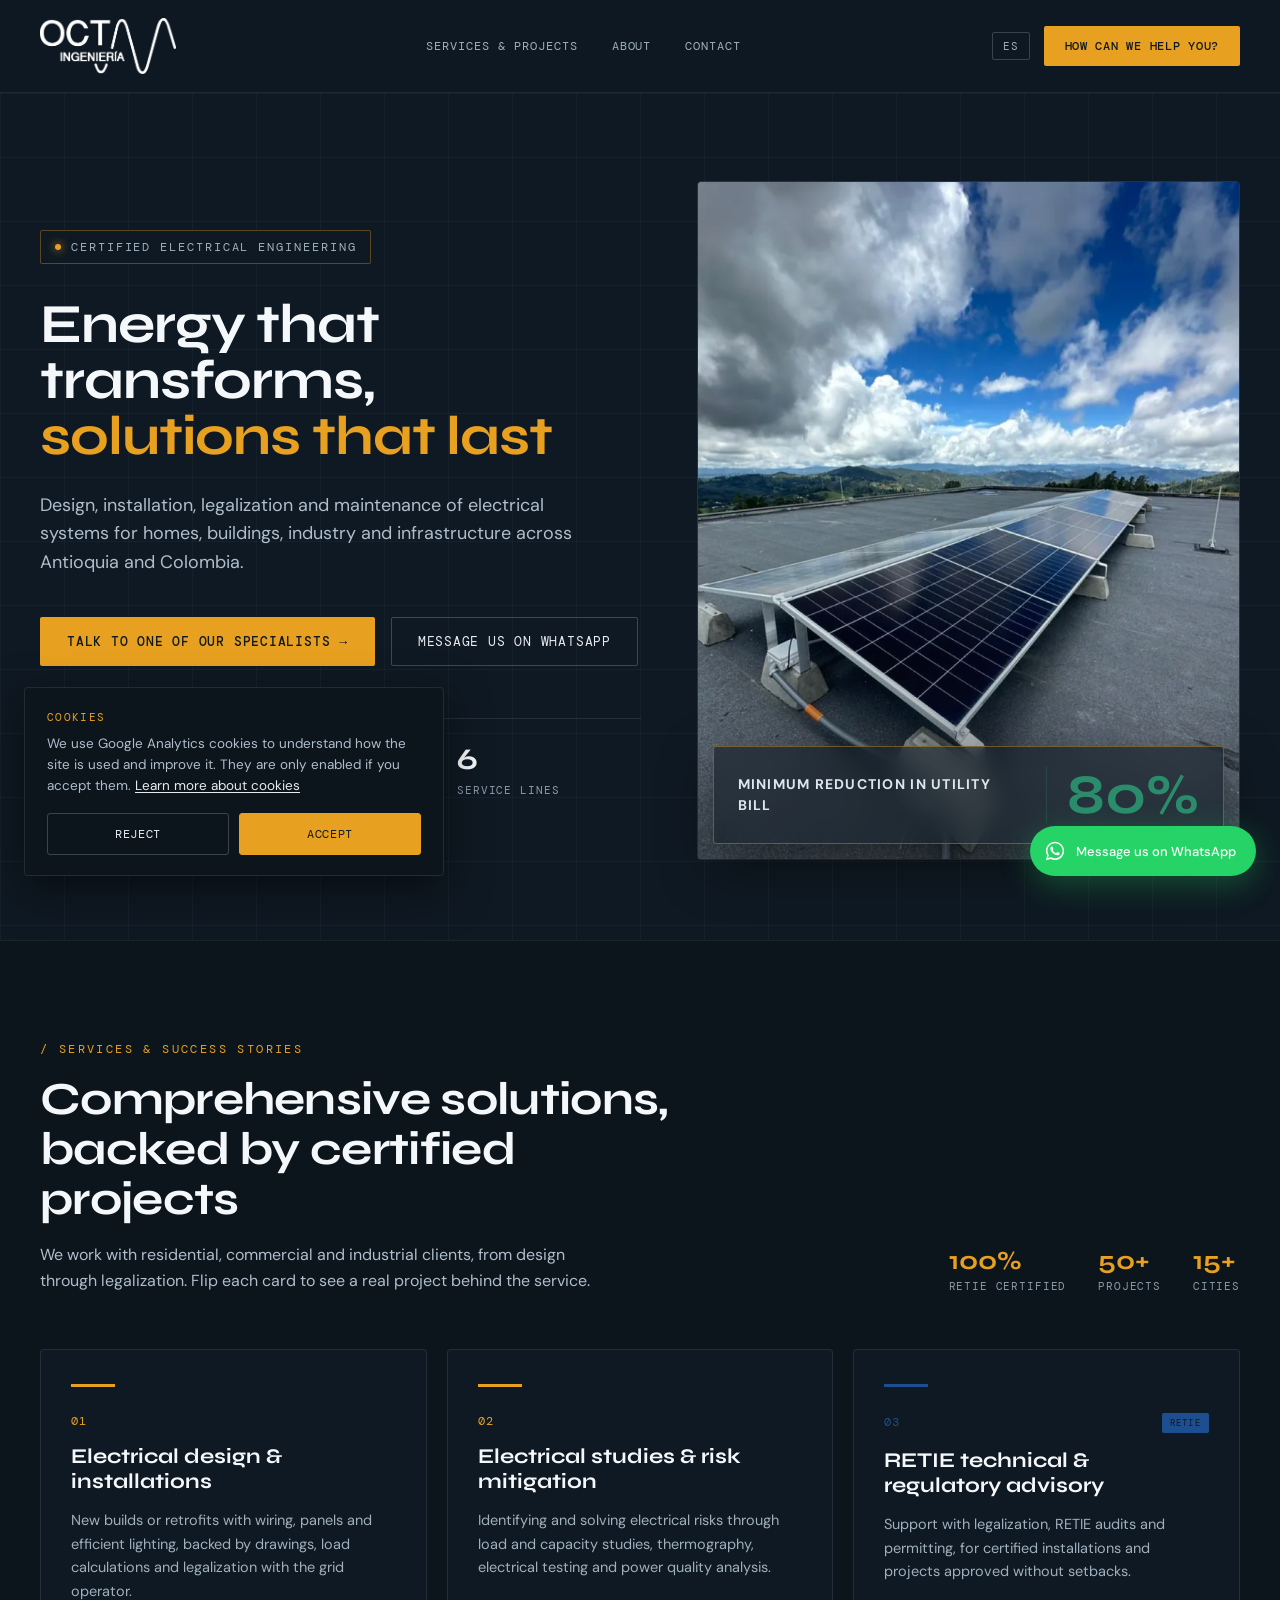
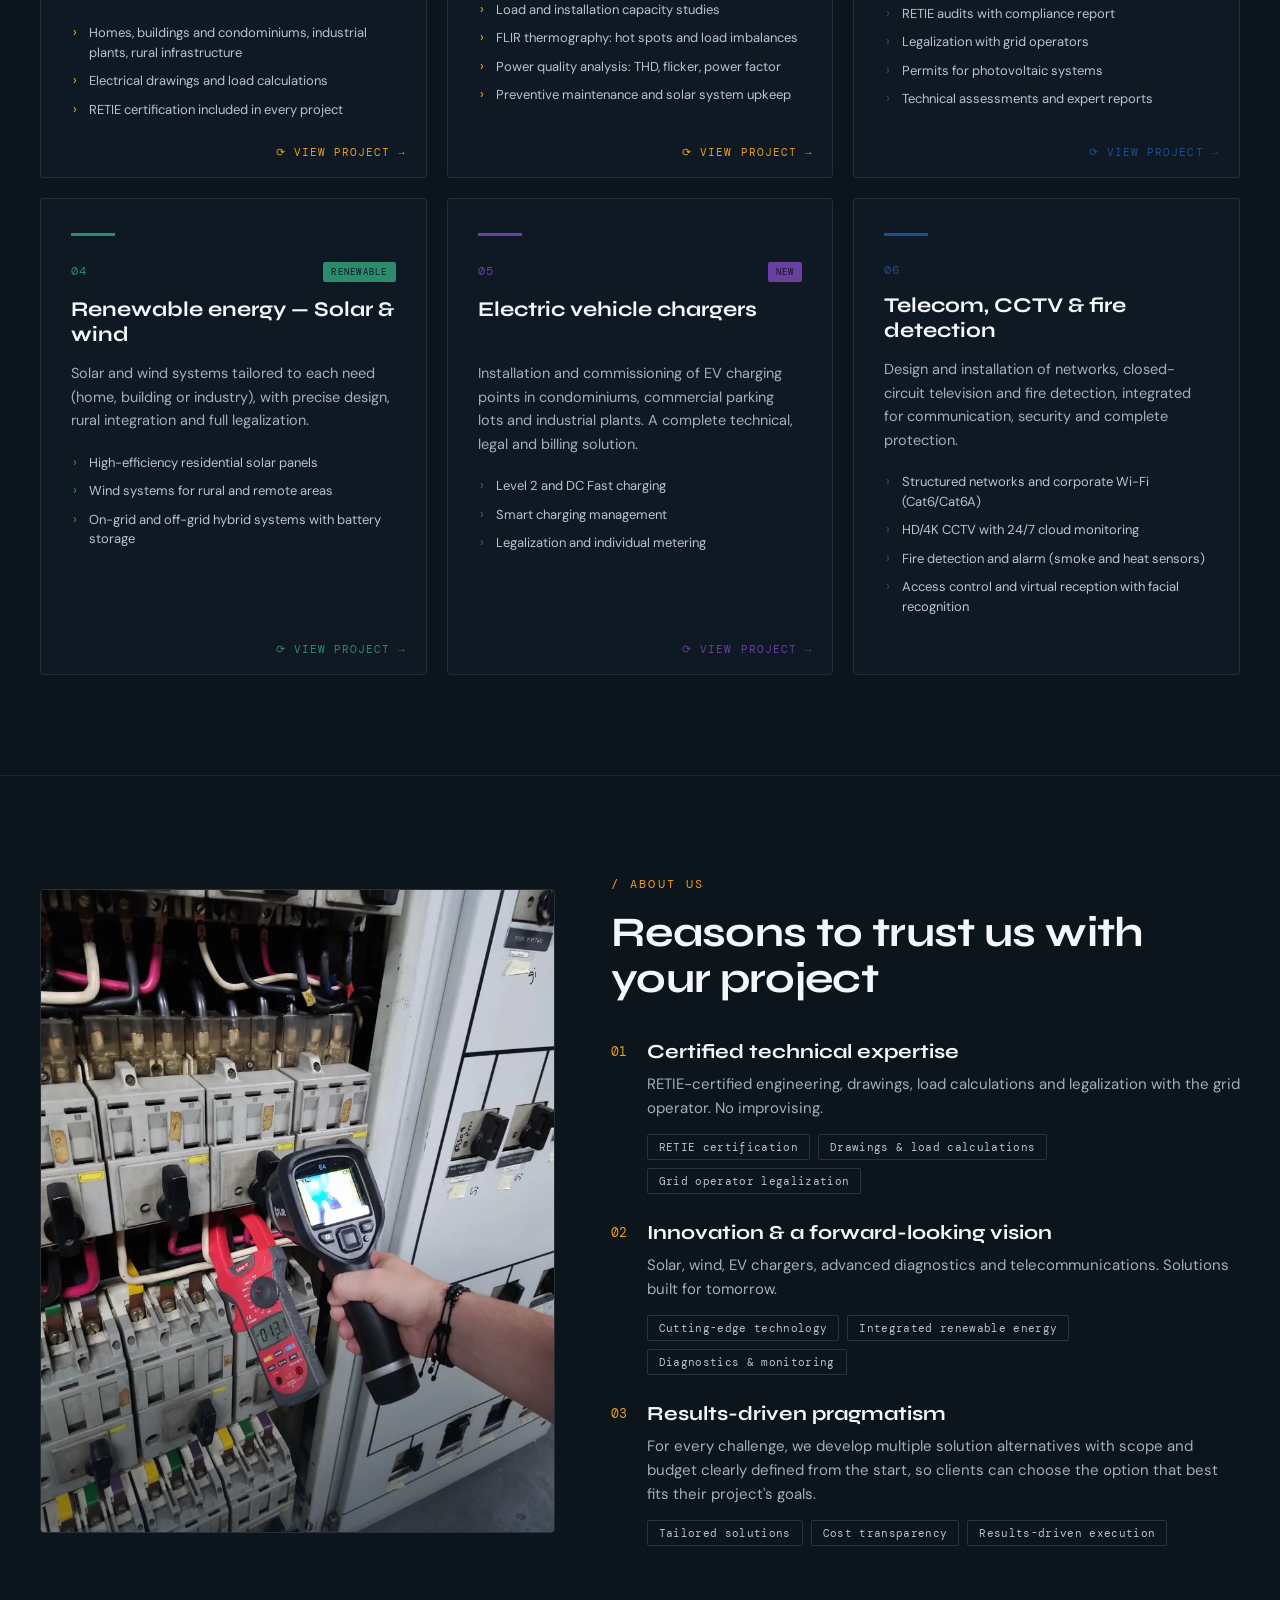
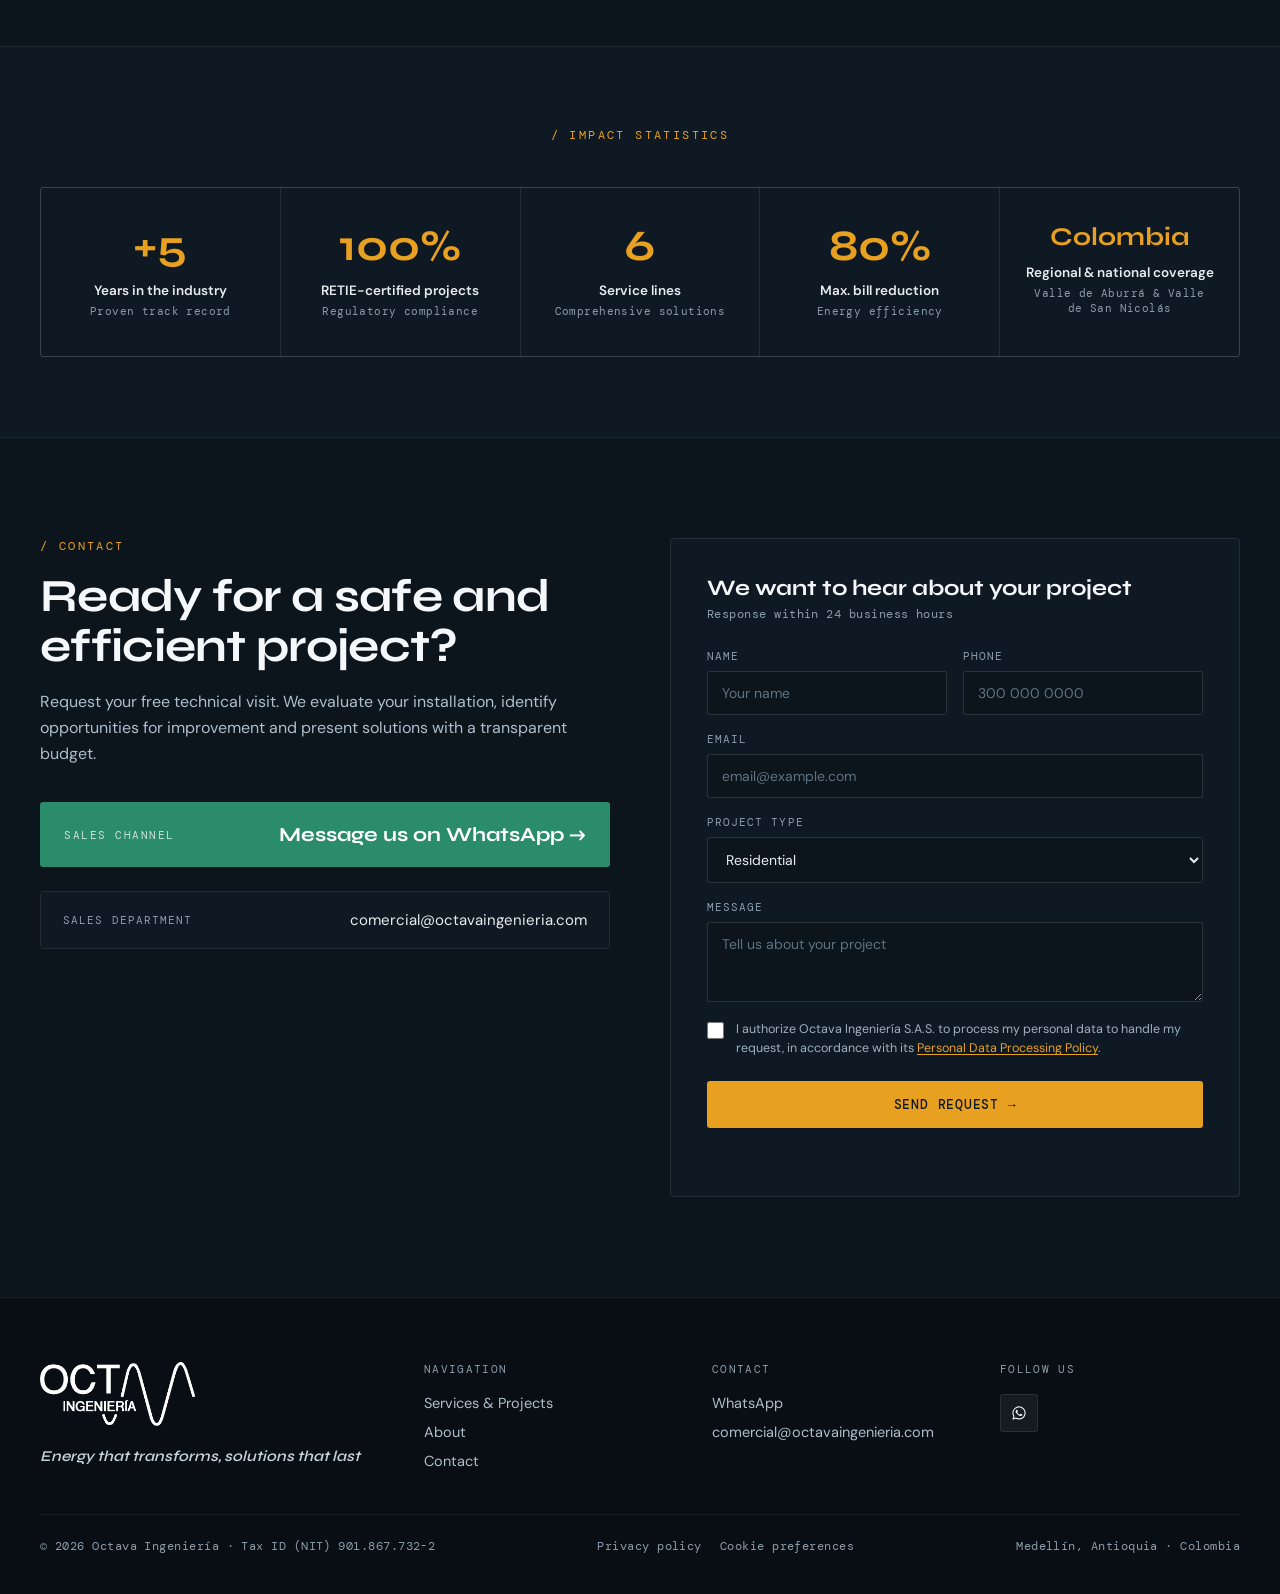
==== commit 00714369: "Mejoras SEO/GEO: datos estructurados, imágenes livianas, títulos y velocidad - Datos estructurados: " ====
--- a/en/index.html
+++ b/en/index.html
@@ -2,36 +2,34 @@
 <html lang="en">
 <head>
 <meta charset="UTF-8">
-<meta name="viewport" content="width=device-width, initial-scale=1.0">
-<!-- Google Analytics 4 (se carga solo con consentimiento) -->
+<!-- GA:inicio (generado por scripts/build.js, no editar a mano) -->
+<!-- Consentimiento: sin cookies de Google hasta que el visitante acepte -->
 <script>
   window.dataLayer = window.dataLayer || [];
   function gtag(){dataLayer.push(arguments);}
   (function () {
-    var ID = "G-5WEMXD4L73", KEY = "octava_cookie_consent", loaded = false, saved = null;
-    try { saved = localStorage.getItem(KEY); } catch (e) {}
-    gtag("consent", "default", { ad_storage: "denied", ad_user_data: "denied", ad_personalization: "denied", analytics_storage: "denied" });
-    function load() {
-      window.octavaGaActive = true;
-      gtag("consent", "update", { analytics_storage: "granted" });
-      if (loaded) return;
-      loaded = true;
-      var s = document.createElement("script");
-      s.async = true;
-      s.src = "https://www.googletagmanager.com/gtag/js?id=" + ID;
-      document.head.appendChild(s);
-      gtag("js", new Date());
-      gtag("config", ID);
-    }
+    var granted = false;
+    try { granted = localStorage.getItem("octava_cookie_consent") === "granted"; } catch (e) {}
+    gtag("consent", "default", { ad_storage: "denied", ad_user_data: "denied", ad_personalization: "denied", analytics_storage: granted ? "granted" : "denied" });
+    window.octavaGaActive = granted;
+    window.octavaTags = { ga: false, gtm: true };
     window.octavaConsent = function (value) {
-      if (value === "granted") { load(); }
-      else { window.octavaGaActive = false; gtag("consent", "update", { analytics_storage: "denied" }); }
+      window.octavaGaActive = value === "granted";
+      gtag("consent", "update", { analytics_storage: window.octavaGaActive ? "granted" : "denied" });
     };
-    if (saved === "granted") load();
   })();
 </script>
-<title>Octava Ingeniería | Electrical Installations &amp; Renewable Energy — Medellín, Colombia</title>
-<meta name="description" content="RETIE-certified electrical engineering in Medellín and Antioquia: installations, solar and wind power, EV chargers, CCTV and advanced diagnostics for homes, buildings and industry.">
+<!-- Google Tag Manager -->
+<script>(function(w,d,s,l,i){w[l]=w[l]||[];w[l].push({'gtm.start':
+new Date().getTime(),event:'gtm.js'});var f=d.getElementsByTagName(s)[0],
+j=d.createElement(s),dl=l!='dataLayer'?'&l='+l:'';j.async=true;j.src=
+'https://www.googletagmanager.com/gtm.js?id='+i+dl;f.parentNode.insertBefore(j,f);
+})(window,document,'script','dataLayer','GTM-WXCRQNGM');</script>
+<!-- End Google Tag Manager -->
+<!-- GA:fin -->
+<meta name="viewport" content="width=device-width, initial-scale=1.0">
+<title>Octava Ingeniería | RETIE Electrical Contractor, Medellín</title>
+<meta name="description" content="RETIE-certified electrical installations, solar power, EV chargers, CCTV and diagnostics in Medellín and Antioquia. Free technical visit.">
 <meta name="keywords" content="electrical engineering Medellin, electrical installations Antioquia, solar panels Medellin, EV chargers condominium, RETIE Colombia, electrical maintenance, renewable energy Antioquia, CCTV Medellin">
 <meta name="robots" content="index, follow">
 <meta name="author" content="Octava Ingeniería S.A.S.">
@@ -46,72 +44,271 @@
 <meta property="og:description" content="Certified electrical engineering for homes, buildings and industry in Antioquia. RETIE, solar, wind, EV chargers, CCTV and advanced diagnostics.">
 <meta property="og:url" content="https://octavaingenieria.com/en/">
 <meta property="og:site_name" content="Octava Ingeniería S.A.S.">
-<meta property="og:image" content="https://octavaingenieria.com/assets/img/hero.jpg">
+<meta property="og:image" content="https://octavaingenieria.com/assets/img/og.jpg">
+<meta property="og:image:width" content="1200">
+<meta property="og:image:height" content="630">
+<meta property="og:image:alt" content="Photovoltaic solar panels installed on a rooftop with the Antioquia mountain range in the background — solar energy project by Octava Ingeniería">
 <meta name="twitter:card" content="summary_large_image">
 <meta name="twitter:title" content="Octava Ingeniería | Energy that transforms, solutions that last">
 <meta name="twitter:description" content="Certified electrical engineering for homes, buildings and industry in Antioquia. RETIE, solar, wind, EV chargers, CCTV and advanced diagnostics.">
-<meta name="twitter:image" content="https://octavaingenieria.com/assets/img/hero.jpg">
+<meta name="twitter:image" content="https://octavaingenieria.com/assets/img/og.jpg">
 
 <link rel="icon" type="image/svg+xml" href="data:image/svg+xml,%3Csvg xmlns='http://www.w3.org/2000/svg' viewBox='0 0 32 32'%3E%3Crect width='32' height='32' fill='%230F1923'/%3E%3Cpath d='M2 16 L8 16 L11 8 L16 24 L19 16 L30 16' stroke='%23E8A020' stroke-width='2.5' fill='none' stroke-linecap='square'/%3E%3C/svg%3E">
 
 <link rel="preconnect" href="https://fonts.googleapis.com">
 <link rel="preconnect" href="https://fonts.gstatic.com" crossorigin>
 <link href="https://fonts.googleapis.com/css2?family=DM+Sans:opsz,wght@9..40,400;9..40,500;9..40,600;9..40,700&family=DM+Mono:wght@400;500&family=Syne:wght@600;700;800&display=swap" rel="stylesheet">
-<link rel="stylesheet" href="/assets/css/style.css?v=d488192d">
+<link rel="stylesheet" href="/assets/css/style.css?v=4d000e59">
 
 <script type="application/ld+json">
 {
   "@context": "https://schema.org",
-  "@type": "ElectricalUtility",
-  "name": "Octava Ingeniería S.A.S.",
-  "alternateName": "Octava Ingeniería",
-  "description": "RETIE-certified electrical engineering in Medellín and Antioquia: installations, solar and wind power, EV chargers, CCTV and advanced diagnostics for homes, buildings and industry.",
-  "url": "https://octavaingenieria.com/en/",
-  "telephone": "+573193488565",
-  "email": "comercial@octavaingenieria.com",
-  "taxID": "901.867.732-2",
-  "address": {
-    "@type": "PostalAddress",
-    "streetAddress": "Calle 42C #88-64",
-    "addressLocality": "Medellín",
-    "addressRegion": "Antioquia",
-    "addressCountry": "CO"
-  },
-  "geo": {
-    "@type": "GeoCoordinates",
-    "latitude": 6.2442,
-    "longitude": -75.5812
-  },
-  "areaServed": "CO",
-  "openingHoursSpecification": [
+  "@graph": [
     {
-      "@type": "OpeningHoursSpecification",
-      "dayOfWeek": [
-        "Monday",
-        "Tuesday",
-        "Wednesday",
-        "Thursday",
-        "Friday"
+      "@type": "Electrician",
+      "@id": "https://octavaingenieria.com/#empresa",
+      "name": "Octava Ingeniería",
+      "legalName": "Octava Ingeniería S.A.S.",
+      "alternateName": [
+        "Octava Ingeniería S.A.S.",
+        "Octava Ingenieria",
+        "Octava Ingeniería Eléctrica"
       ],
-      "opens": "08:00",
-      "closes": "18:00"
+      "description": "RETIE-certified electrical installations, solar power, EV chargers, CCTV and diagnostics in Medellín and Antioquia. Free technical visit.",
+      "slogan": "Energy that transforms, solutions that last",
+      "url": "https://octavaingenieria.com/",
+      "logo": "https://octavaingenieria.com/assets/img/logo-negro.png",
+      "image": [
+        "https://octavaingenieria.com/assets/img/og.jpg",
+        "https://octavaingenieria.com/assets/img/hero.jpg"
+      ],
+      "telephone": "+573193488565",
+      "email": "comercial@octavaingenieria.com",
+      "taxID": "901.867.732-2",
+      "address": {
+        "@type": "PostalAddress",
+        "streetAddress": "Calle 42C #88-64",
+        "addressLocality": "Medellín",
+        "addressRegion": "Antioquia",
+        "addressCountry": "CO"
+      },
+      "areaServed": [
+        {
+          "@type": "City",
+          "name": "Medellín, Antioquia"
+        },
+        {
+          "@type": "City",
+          "name": "Envigado, Antioquia"
+        },
+        {
+          "@type": "City",
+          "name": "Itagüí, Antioquia"
+        },
+        {
+          "@type": "City",
+          "name": "Rionegro, Antioquia"
+        },
+        {
+          "@type": "City",
+          "name": "El Retiro, Antioquia"
+        },
+        {
+          "@type": "AdministrativeArea",
+          "name": "Valle de Aburrá"
+        },
+        {
+          "@type": "AdministrativeArea",
+          "name": "Valle de San Nicolás"
+        },
+        {
+          "@type": "AdministrativeArea",
+          "name": "Antioquia"
+        },
+        {
+          "@type": "Country",
+          "name": "Colombia"
+        }
+      ],
+      "knowsAbout": [
+        "Electrical design & installations",
+        "Electrical studies & risk mitigation",
+        "RETIE technical & regulatory advisory",
+        "Renewable energy — Solar & wind",
+        "Electric vehicle chargers",
+        "Telecom, CCTV & fire detection",
+        "RETIE",
+        "Certificación de instalaciones eléctricas"
+      ],
+      "hasOfferCatalog": {
+        "@type": "OfferCatalog",
+        "name": "Comprehensive solutions, backed by certified projects",
+        "itemListElement": [
+          {
+            "@type": "Offer",
+            "itemOffered": {
+              "@type": "Service",
+              "name": "Electrical design & installations",
+              "description": "New builds or retrofits with wiring, panels and efficient lighting, backed by drawings, load calculations and legalization with the grid operator.",
+              "provider": {
+                "@id": "https://octavaingenieria.com/#empresa"
+              },
+              "areaServed": {
+                "@type": "AdministrativeArea",
+                "name": "Antioquia, Colombia"
+              }
+            }
+          },
+          {
+            "@type": "Offer",
+            "itemOffered": {
+              "@type": "Service",
+              "name": "Electrical studies & risk mitigation",
+              "description": "Identifying and solving electrical risks through load and capacity studies, thermography, electrical testing and power quality analysis.",
+              "provider": {
+                "@id": "https://octavaingenieria.com/#empresa"
+              },
+              "areaServed": {
+                "@type": "AdministrativeArea",
+                "name": "Antioquia, Colombia"
+              }
+            }
+          },
+          {
+            "@type": "Offer",
+            "itemOffered": {
+              "@type": "Service",
+              "name": "RETIE technical & regulatory advisory",
+              "description": "Support with legalization, RETIE audits and permitting, for certified installations and projects approved without setbacks.",
+              "provider": {
+                "@id": "https://octavaingenieria.com/#empresa"
+              },
+              "areaServed": {
+                "@type": "AdministrativeArea",
+                "name": "Antioquia, Colombia"
+              }
+            }
+          },
+          {
+            "@type": "Offer",
+            "itemOffered": {
+              "@type": "Service",
+              "name": "Renewable energy — Solar & wind",
+              "description": "Solar and wind systems tailored to each need (home, building or industry), with precise design, rural integration and full legalization.",
+              "provider": {
+                "@id": "https://octavaingenieria.com/#empresa"
+              },
+              "areaServed": {
+                "@type": "AdministrativeArea",
+                "name": "Antioquia, Colombia"
+              }
+            }
+          },
+          {
+            "@type": "Offer",
+            "itemOffered": {
+              "@type": "Service",
+              "name": "Electric vehicle chargers",
+              "description": "Installation and commissioning of EV charging points in condominiums, commercial parking lots and industrial plants. A complete technical, legal and billing solution.",
+              "provider": {
+                "@id": "https://octavaingenieria.com/#empresa"
+              },
+              "areaServed": {
+                "@type": "AdministrativeArea",
+                "name": "Antioquia, Colombia"
+              }
+            }
+          },
+          {
+            "@type": "Offer",
+            "itemOffered": {
+              "@type": "Service",
+              "name": "Telecom, CCTV & fire detection",
+              "description": "Design and installation of networks, closed-circuit television and fire detection, integrated for communication, security and complete protection.",
+              "provider": {
+                "@id": "https://octavaingenieria.com/#empresa"
+              },
+              "areaServed": {
+                "@type": "AdministrativeArea",
+                "name": "Antioquia, Colombia"
+              }
+            }
+          }
+        ]
+      },
+      "contactPoint": {
+        "@type": "ContactPoint",
+        "contactType": "sales",
+        "telephone": "+573193488565",
+        "email": "comercial@octavaingenieria.com",
+        "areaServed": "CO",
+        "availableLanguage": [
+          "es",
+          "en"
+        ]
+      },
+      "openingHoursSpecification": [
+        {
+          "@type": "OpeningHoursSpecification",
+          "dayOfWeek": [
+            "Monday",
+            "Tuesday",
+            "Wednesday",
+            "Thursday",
+            "Friday"
+          ],
+          "opens": "08:00",
+          "closes": "18:00"
+        },
+        {
+          "@type": "OpeningHoursSpecification",
+          "dayOfWeek": [
+            "Saturday"
+          ],
+          "opens": "09:00",
+          "closes": "13:00"
+        }
+      ]
     },
     {
-      "@type": "OpeningHoursSpecification",
-      "dayOfWeek": [
-        "Saturday"
+      "@type": "WebSite",
+      "@id": "https://octavaingenieria.com/#sitio",
+      "url": "https://octavaingenieria.com/",
+      "name": "Octava Ingeniería",
+      "inLanguage": [
+        "es-CO",
+        "en"
       ],
-      "opens": "09:00",
-      "closes": "13:00"
+      "publisher": {
+        "@id": "https://octavaingenieria.com/#empresa"
+      }
+    },
+    {
+      "@type": "WebPage",
+      "@id": "https://octavaingenieria.com/en/#pagina",
+      "url": "https://octavaingenieria.com/en/",
+      "name": "Octava Ingeniería | RETIE Electrical Contractor, Medellín",
+      "description": "RETIE-certified electrical installations, solar power, EV chargers, CCTV and diagnostics in Medellín and Antioquia. Free technical visit.",
+      "inLanguage": "en",
+      "isPartOf": {
+        "@id": "https://octavaingenieria.com/#sitio"
+      },
+      "about": {
+        "@id": "https://octavaingenieria.com/#empresa"
+      },
+      "primaryImageOfPage": "https://octavaingenieria.com/assets/img/og.jpg"
     }
-  ],
-  "sameAs": [
-    "https://wa.me/573193488565"
   ]
 }
 </script>
 </head>
 <body>
+<!-- GTM-body:inicio -->
+<!-- Google Tag Manager (noscript) -->
+<noscript><iframe src="https://www.googletagmanager.com/ns.html?id=GTM-WXCRQNGM"
+height="0" width="0" style="display:none;visibility:hidden"></iframe></noscript>
+<!-- End Google Tag Manager (noscript) -->
+<!-- GTM-body:fin -->
 <a class="skip-link" href="#main">Skip to main content</a>
 
 <header class="site-nav">
@@ -169,7 +366,7 @@
         </div>
         <div class="hero-photo">
           <div class="hero-photo-frame">
-            <img id="heroImg" src="/assets/img/hero.jpg" alt="Photovoltaic solar panels installed on a rooftop with the Antioquia mountain range in the background — solar energy project by Octava Ingeniería" width="960" height="1200">
+            <picture><source type="image/webp" srcset="/assets/img/hero-480.webp 480w, /assets/img/hero-800.webp 800w, /assets/img/hero-1200.webp 1200w" sizes="(max-width:960px) 92vw, 42vw"><img id="heroImg" src="/assets/img/hero.jpg" alt="Photovoltaic solar panels installed on a rooftop with the Antioquia mountain range in the background — solar energy project by Octava Ingeniería" width="960" height="1200" fetchpriority="high" decoding="async"></picture>
           </div>
           <div class="hero-badge glass hero-in d5">
             <div class="lbl">Minimum reduction in utility bill</div>
@@ -219,7 +416,7 @@
           <div class="flip-hint color-amber">⟳ View project →</div>
         </div>
         <div class="flip-back border-amber">
-          <img src="/assets/img/back-01.jpg" alt="Residential interior with certified lighting installation by Octava Ingeniería" loading="lazy">
+          <picture><source type="image/webp" srcset="/assets/img/back-01-480.webp 480w, /assets/img/back-01-800.webp 800w" sizes="(max-width:600px) 92vw, (max-width:960px) 46vw, 30vw"><img src="/assets/img/back-01.jpg" alt="Residential interior with certified lighting installation by Octava Ingeniería" loading="lazy" decoding="async"></picture>
           <div class="scrim"></div>
           <div class="content">
             <span class="cat bg-amber">Electrical installation</span>
@@ -252,7 +449,7 @@
           <div class="flip-hint color-amber">⟳ View project →</div>
         </div>
         <div class="flip-back border-amber">
-          <img src="/assets/img/back-02.jpg" alt="FLIR thermal camera detecting hot spots on an electrical panel during a diagnostic by Octava Ingeniería" loading="lazy">
+          <picture><source type="image/webp" srcset="/assets/img/back-02-480.webp 480w, /assets/img/back-02-800.webp 800w" sizes="(max-width:600px) 92vw, (max-width:960px) 46vw, 30vw"><img src="/assets/img/back-02.jpg" alt="FLIR thermal camera detecting hot spots on an electrical panel during a diagnostic by Octava Ingeniería" loading="lazy" decoding="async"></picture>
           <div class="scrim"></div>
           <div class="content">
             <span class="cat bg-amber">Thermography</span>
@@ -285,7 +482,7 @@
           <div class="flip-hint color-blue">⟳ View project →</div>
         </div>
         <div class="flip-back border-blue">
-          <img src="/assets/img/back-03.jpg" alt="Industrial electrical panel with copper connections reviewed during a technical audit by Octava Ingeniería" loading="lazy">
+          <picture><source type="image/webp" srcset="/assets/img/back-03-480.webp 480w, /assets/img/back-03-800.webp 800w" sizes="(max-width:600px) 92vw, (max-width:960px) 46vw, 30vw"><img src="/assets/img/back-03.jpg" alt="Industrial electrical panel with copper connections reviewed during a technical audit by Octava Ingeniería" loading="lazy" decoding="async"></picture>
           <div class="scrim"></div>
           <div class="content">
             <span class="cat bg-blue">Industrial</span>
@@ -318,7 +515,7 @@
           <div class="flip-hint color-green">⟳ View project →</div>
         </div>
         <div class="flip-back border-green">
-          <img src="/assets/img/back-04.jpg" alt="Photovoltaic solar panels installed on the roof of a single-family home in El Retiro, Antioquia" loading="lazy">
+          <picture><source type="image/webp" srcset="/assets/img/back-04-480.webp 480w, /assets/img/back-04-800.webp 800w" sizes="(max-width:600px) 92vw, (max-width:960px) 46vw, 30vw"><img src="/assets/img/back-04.jpg" alt="Photovoltaic solar panels installed on the roof of a single-family home in El Retiro, Antioquia" loading="lazy" decoding="async"></picture>
           <div class="scrim"></div>
           <div class="content">
             <span class="cat bg-green">Solar photovoltaic</span>
@@ -351,7 +548,7 @@
           <div class="flip-hint color-violet">⟳ View project →</div>
         </div>
         <div class="flip-back border-violet">
-          <img src="/assets/img/back-05.jpg" alt="Nighttime aerial view of a residential complex with parking ready for electric vehicle chargers in Envigado, Antioquia" loading="lazy">
+          <picture><source type="image/webp" srcset="/assets/img/back-05-480.webp 480w, /assets/img/back-05-800.webp 800w, /assets/img/back-05-1200.webp 1200w" sizes="(max-width:600px) 92vw, (max-width:960px) 46vw, 30vw"><img src="/assets/img/back-05.jpg" alt="Nighttime aerial view of a residential complex with parking ready for electric vehicle chargers in Envigado, Antioquia" loading="lazy" decoding="async"></picture>
           <div class="scrim"></div>
           <div class="content">
             <span class="cat bg-violet">EV chargers</span>
@@ -392,7 +589,7 @@
   <section id="nosotros" class="section" aria-label="About">
     <div class="section-inner nos-grid rv">
       <div class="nos-photo">
-        <img src="/assets/img/about.jpg" alt="Octava Ingeniería engineer performing a technical diagnostic with a thermal camera and clamp meter" width="900" height="1125" loading="lazy">
+        <picture><source type="image/webp" srcset="/assets/img/about-480.webp 480w, /assets/img/about-800.webp 800w, /assets/img/about-1200.webp 1200w" sizes="(max-width:960px) 92vw, 42vw"><img src="/assets/img/about.jpg" alt="Octava Ingeniería engineer performing a technical diagnostic with a thermal camera and clamp meter" width="900" height="1125" loading="lazy" decoding="async"></picture>
       </div>
       <div>
         <div class="eyebrow">/ About us</div>
@@ -541,7 +738,7 @@
         <p>Energy that transforms, solutions that last</p>
       </div>
       <div class="footer-col">
-        <h4>Navigation</h4>
+        <h3>Navigation</h3>
         <div class="links">
           <a href="#servicios">Services &amp; Projects</a>
           <a href="#nosotros">About</a>
@@ -549,14 +746,14 @@
         </div>
       </div>
       <div class="footer-col">
-        <h4>Contact</h4>
+        <h3>Contact</h3>
         <div class="links">
           <a href="https://wa.me/573193488565" target="_blank" rel="noopener">WhatsApp</a>
           <a href="mailto:comercial@octavaingenieria.com">comercial@octavaingenieria.com</a>
         </div>
       </div>
       <div class="footer-col">
-        <h4>Follow us</h4>
+        <h3>Follow us</h3>
         <div class="footer-social">
           <a href="https://wa.me/573193488565" target="_blank" rel="noopener" aria-label="WhatsApp">
             <svg width="16" height="16" viewBox="0 0 24 24" fill="currentColor" aria-hidden="true"><path d="M12.04 2C6.58 2 2.13 6.45 2.13 11.91c0 1.75.46 3.45 1.33 4.95L2 22l5.29-1.39a9.9 9.9 0 0 0 4.75 1.21h.01c5.46 0 9.9-4.45 9.9-9.91 0-2.65-1.03-5.14-2.9-7.01A9.87 9.87 0 0 0 12.04 2zm0 18.03h-.01a8.2 8.2 0 0 1-4.2-1.15l-.3-.18-3.14.82.84-3.06-.2-.32a8.2 8.2 0 0 1-1.26-4.33c0-4.54 3.7-8.24 8.25-8.24 2.2 0 4.27.86 5.83 2.42a8.18 8.18 0 0 1 2.41 5.83c0 4.55-3.7 8.24-8.24 8.24zm4.52-6.17c-.25-.12-1.47-.72-1.7-.81-.23-.08-.4-.12-.56.13-.17.25-.65.81-.8.97-.15.17-.29.19-.54.06-.25-.12-1.05-.39-2-1.23-.74-.66-1.24-1.47-1.38-1.72-.15-.25-.02-.38.11-.51.11-.11.25-.29.37-.43.12-.15.16-.25.24-.41.08-.17.04-.31-.02-.44-.06-.12-.56-1.36-.77-1.86-.2-.48-.41-.42-.56-.43h-.48c-.17 0-.44.06-.67.31-.23.25-.87.86-.87 2.09 0 1.23.9 2.42 1.02 2.59.12.17 1.77 2.71 4.29 3.79.6.26 1.07.41 1.43.53.6.19 1.15.16 1.58.1.48-.07 1.47-.6 1.68-1.18.21-.58.21-1.07.15-1.18-.06-.1-.23-.17-.48-.29z"/></svg>
@@ -574,7 +771,7 @@
 
 <div class="cookie-banner" data-cookie-banner role="dialog" aria-live="polite" aria-label="Cookies" hidden>
   <div class="cookie-title">Cookies</div>
-  <p>We use Google Analytics cookies to understand how the site is used and improve it. They are only enabled if you accept them. <a href="/en/privacy-policy.html#cookies">Learn more</a></p>
+  <p>We use Google Analytics cookies to understand how the site is used and improve it. They are only enabled if you accept them. <a href="/en/privacy-policy.html#cookies">Learn more about cookies</a></p>
   <div class="cookie-actions">
     <button type="button" class="cookie-reject" data-cookie-reject>Reject</button>
     <button type="button" class="cookie-accept" data-cookie-accept>Accept</button>
@@ -586,6 +783,6 @@
   <span>Message us on WhatsApp</span>
 </a>
 
-<script src="/assets/js/main.js?v=e004ccf5"></script>
+<script src="/assets/js/main.js?v=e50c5a7b"></script>
 </body>
 </html>
--- a/assets/css/style.css
+++ b/assets/css/style.css
@@ -56,6 +56,11 @@
 
 @keyframes fadeUp{ from{ opacity:0; transform:translateY(26px); } to{ opacity:1; transform:none; } }
 .anim-ready .hero-in{ animation:fadeUp .7s var(--ease) both; }
+/* El título principal no se oculta durante la animación: así Google lo cuenta como
+   cargado de inmediato (métrica LCP) y la página se califica como rápida. */
+@keyframes slideUp{ from{ transform:translateY(26px); } to{ transform:none; } }
+.anim-ready .hero h1.hero-in{ animation-name:slideUp; }
+picture{ display:contents; }
 .anim-ready .d1{ animation-delay:.05s; } .anim-ready .d2{ animation-delay:.15s; }
 .anim-ready .d3{ animation-delay:.25s; } .anim-ready .d4{ animation-delay:.35s; }
 .anim-ready .d5{ animation-delay:.45s; }
@@ -376,7 +381,7 @@
 .footer-grid{ display:grid; grid-template-columns:1.4fr 1fr 1fr 1fr; gap:48px; padding-bottom:44px; border-bottom:1px solid var(--rule-soft); }
 .footer-brand img{ height:64px; width:auto; margin-bottom:20px; }
 .footer-brand p{ font-family:var(--fh); font-weight:600; color:#C7D3DC; max-width:320px; line-height:1.4; font-style:italic; font-size:15px; }
-.footer-col h4{ font-family:var(--fm); font-size:11px; letter-spacing:.12em; text-transform:uppercase; color:var(--muted3); margin-bottom:18px; }
+.footer-col h3{ font-weight:400;  font-family:var(--fm); font-size:11px; letter-spacing:.12em; text-transform:uppercase; color:var(--muted3); margin-bottom:18px; }
 .footer-col .links{ display:flex; flex-direction:column; gap:11px; font-size:14.5px; color:var(--muted); }
 .footer-social{ display:flex; gap:10px; }
 .footer-social a{
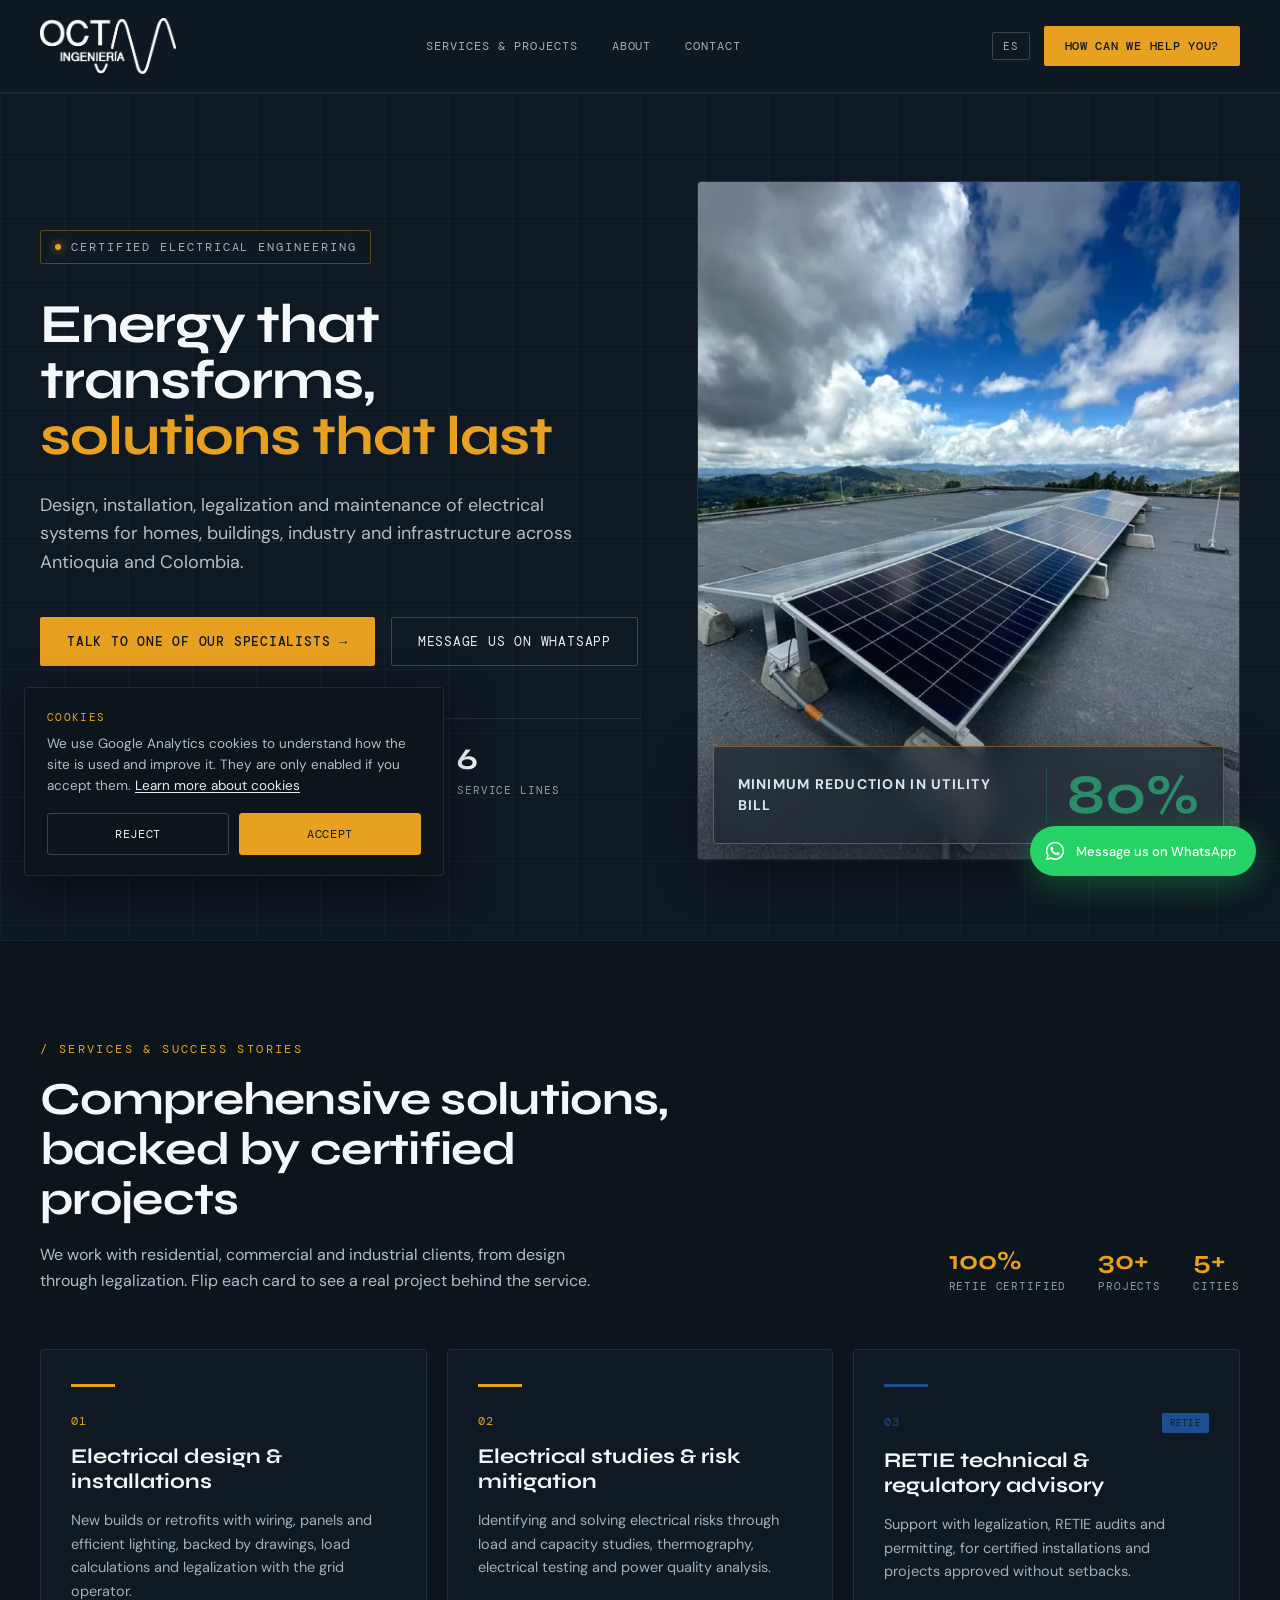
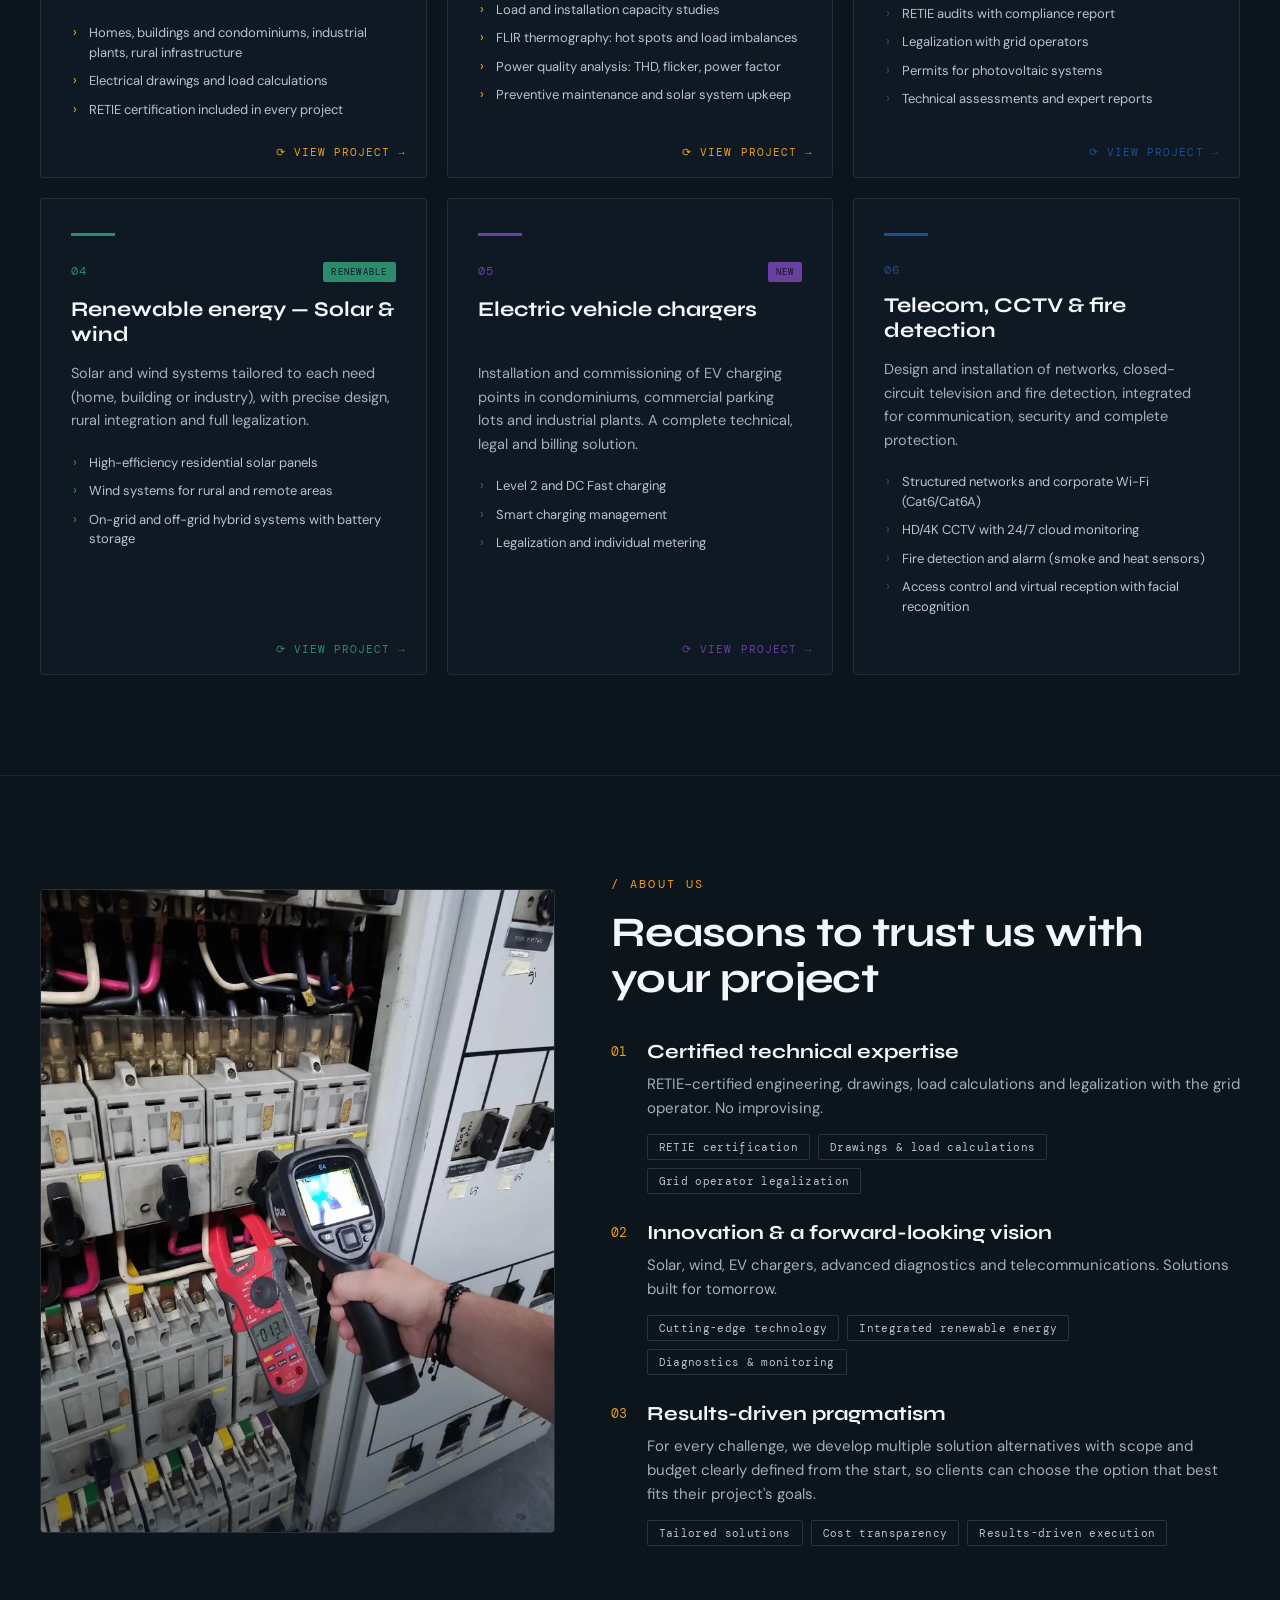
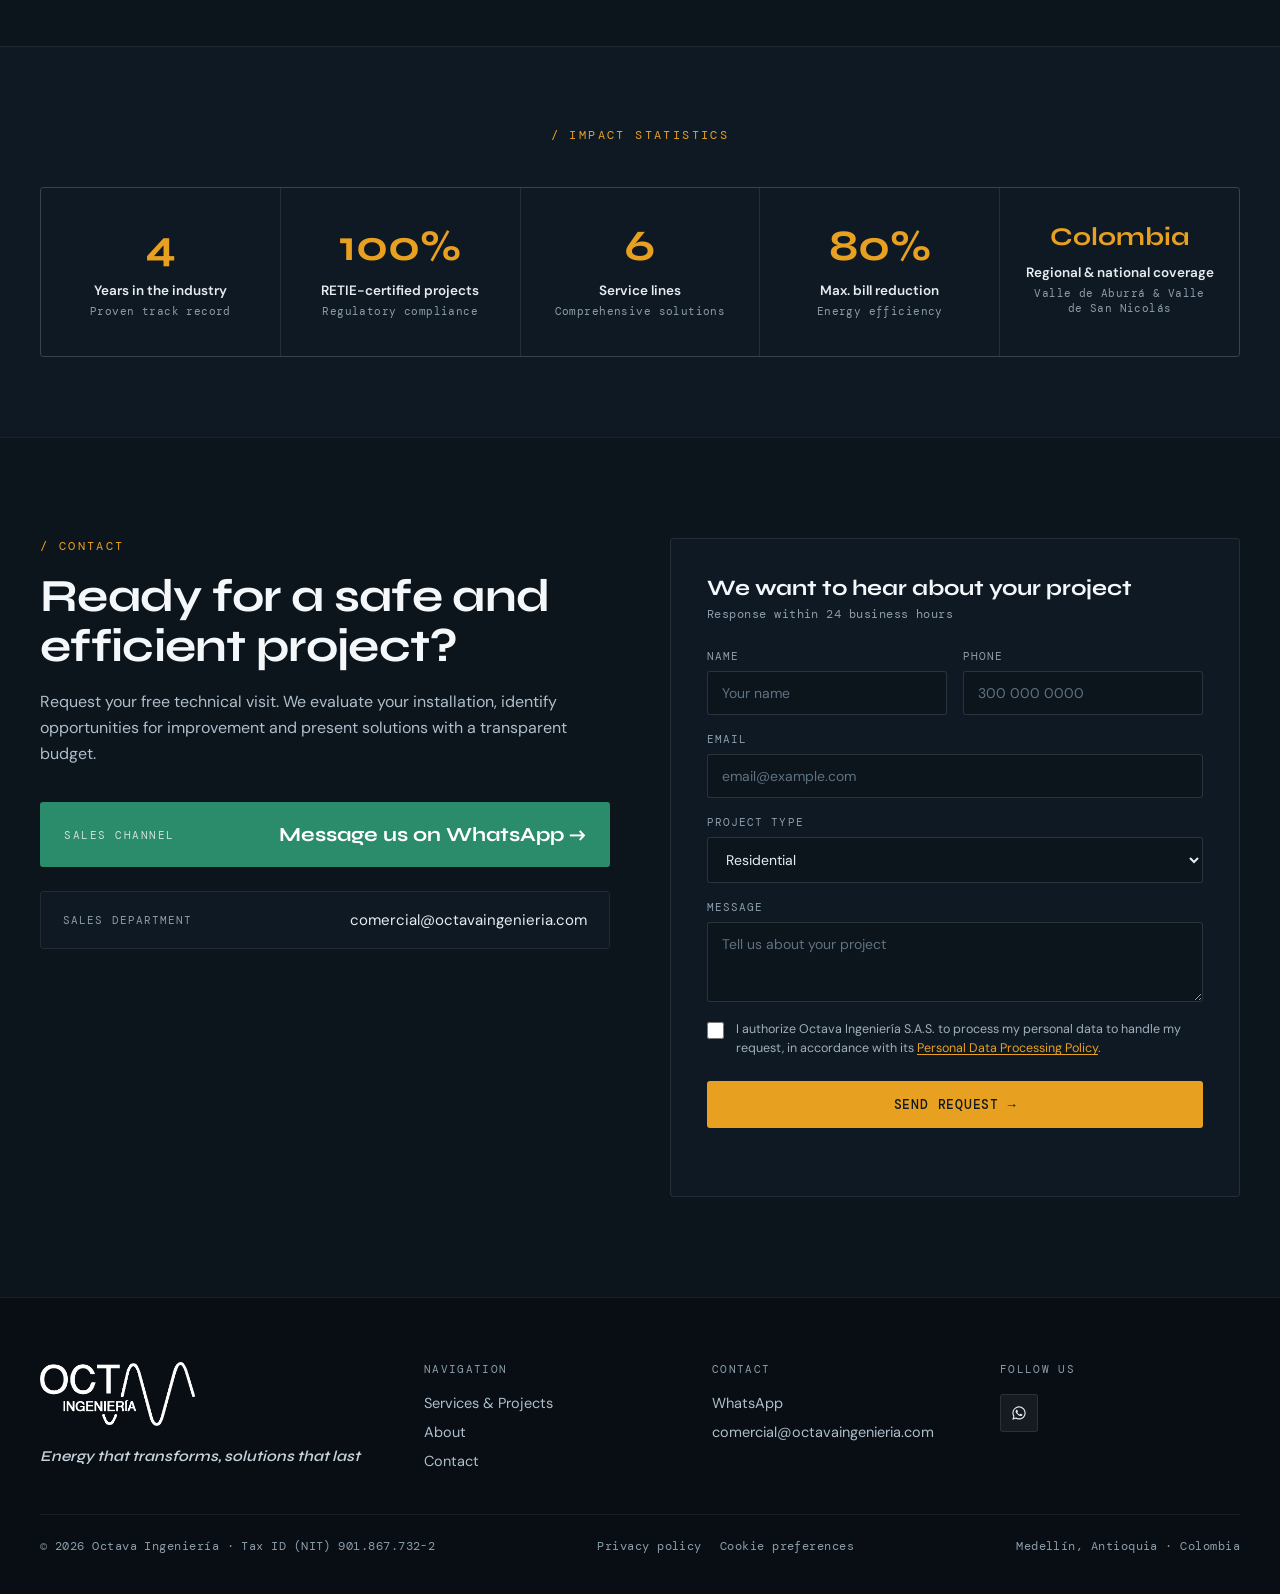
==== commit 8fddce84: "Actualiza cifras: 4 años en el sector, 30+ proyectos, 5+ ciudades Co-Authored-By: Claude Opus 5.5 <n" ====
--- a/en/index.html
+++ b/en/index.html
@@ -352,7 +352,7 @@
           </div>
           <div class="hero-figures hero-in d5">
           <div class="hero-figure">
-            <div class="num">+5</div>
+            <div class="num">4</div>
             <div class="lbl">Years in the industry</div>
           </div>
           <div class="hero-figure">
@@ -393,11 +393,11 @@
             <div class="lbl">RETIE certified</div>
           </div>
           <div class="stat">
-            <div class="num">50+</div>
+            <div class="num">30+</div>
             <div class="lbl">Projects</div>
           </div>
           <div class="stat">
-            <div class="num">15+</div>
+            <div class="num">5+</div>
             <div class="lbl">Cities</div>
           </div></div>
       </div>
@@ -629,7 +629,7 @@
       <div class="eyebrow stats-eyebrow">/ Impact statistics</div>
       <div class="stats-grid rv">
         <div class="cell">
-          <div class="val" style="font-size:clamp(34px,3.4vw,50px)">+5</div>
+          <div class="val" style="font-size:clamp(34px,3.4vw,50px)">4</div>
           <div class="lbl">Years in the industry</div>
           <div class="sub">Proven track record</div>
         </div>
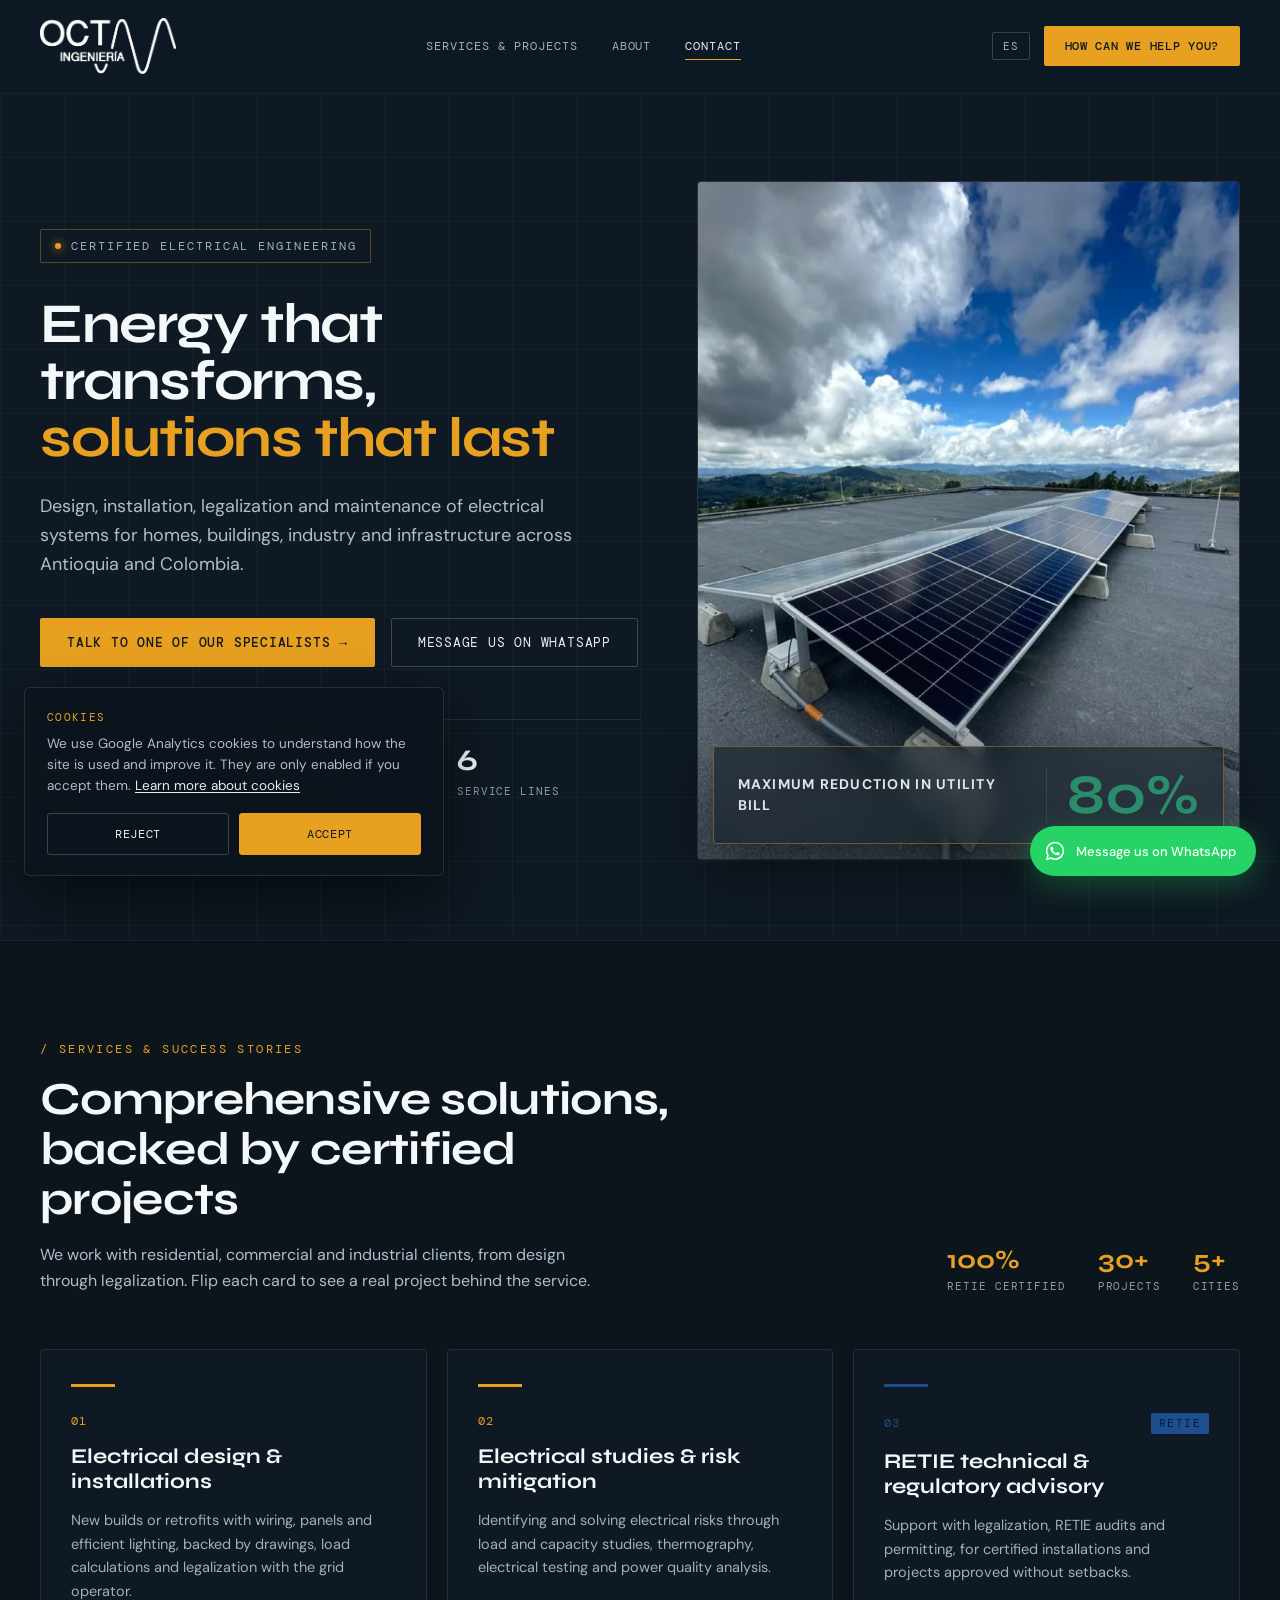
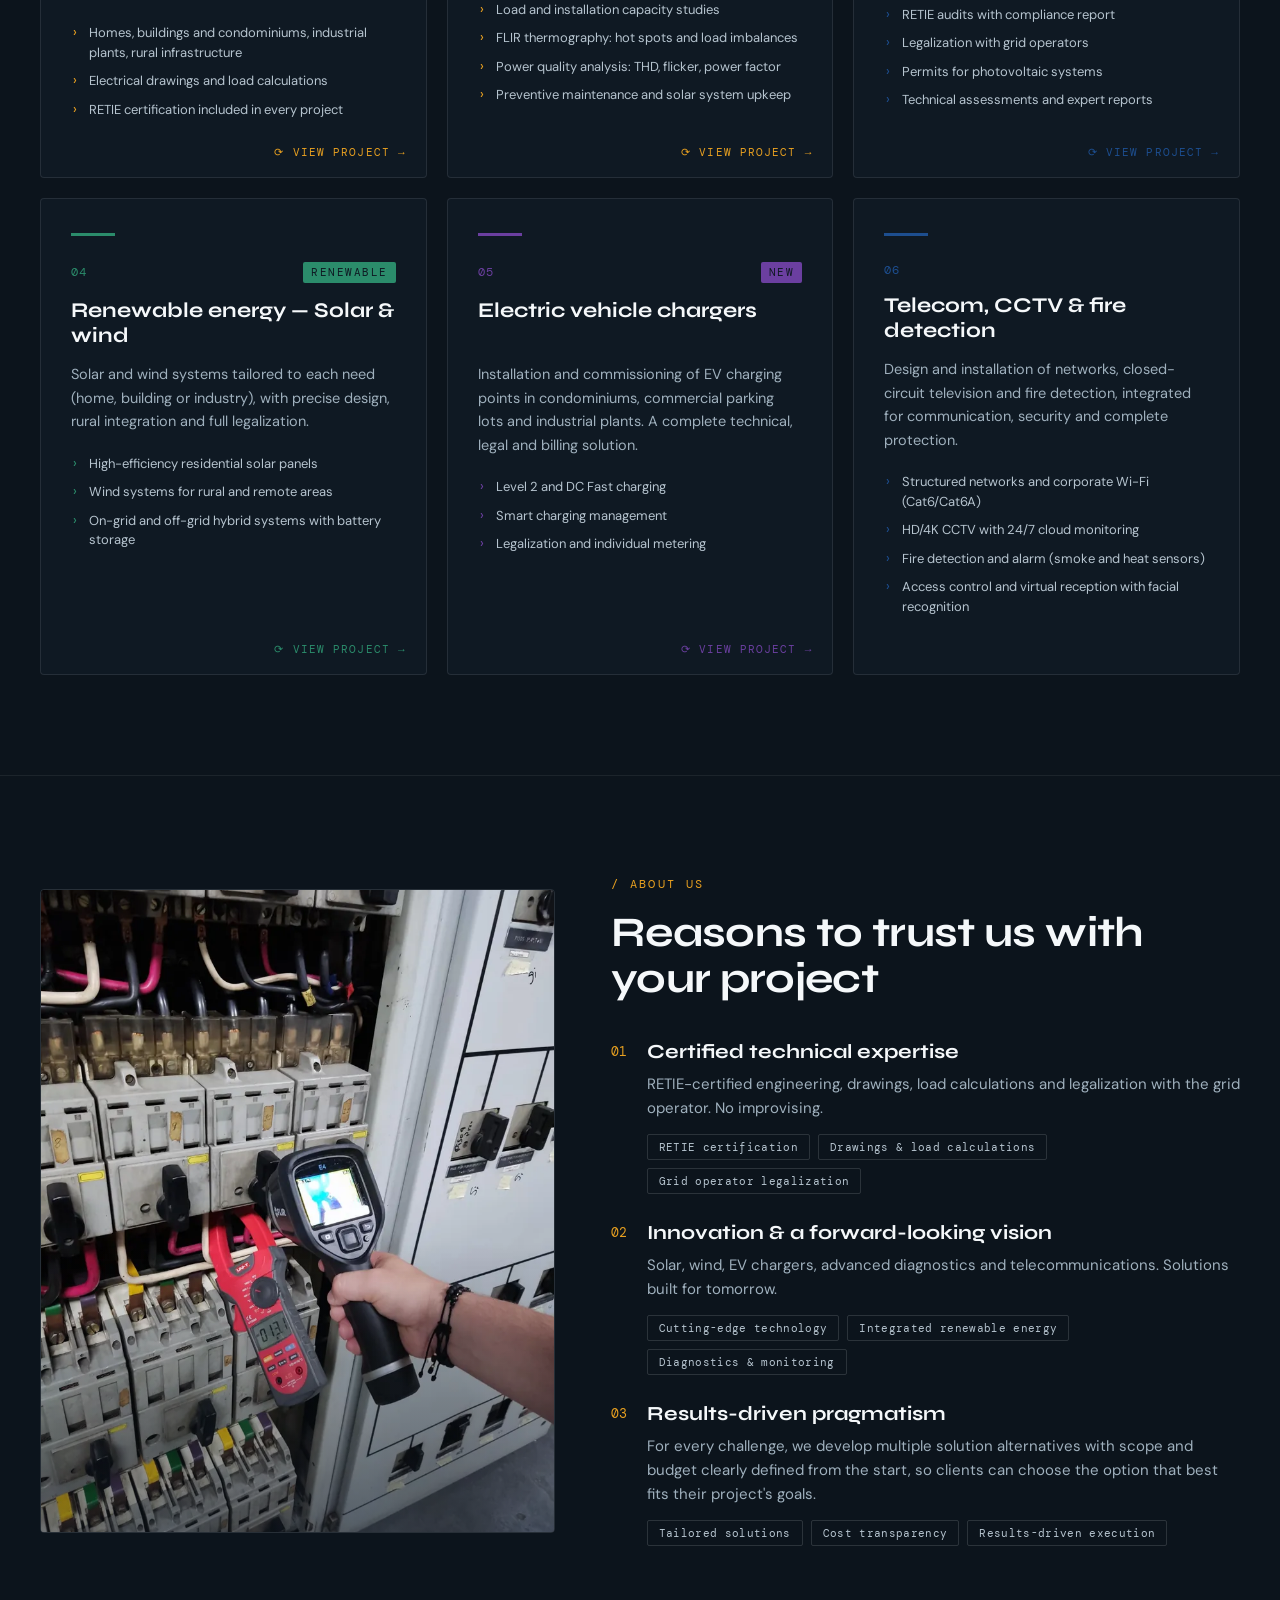
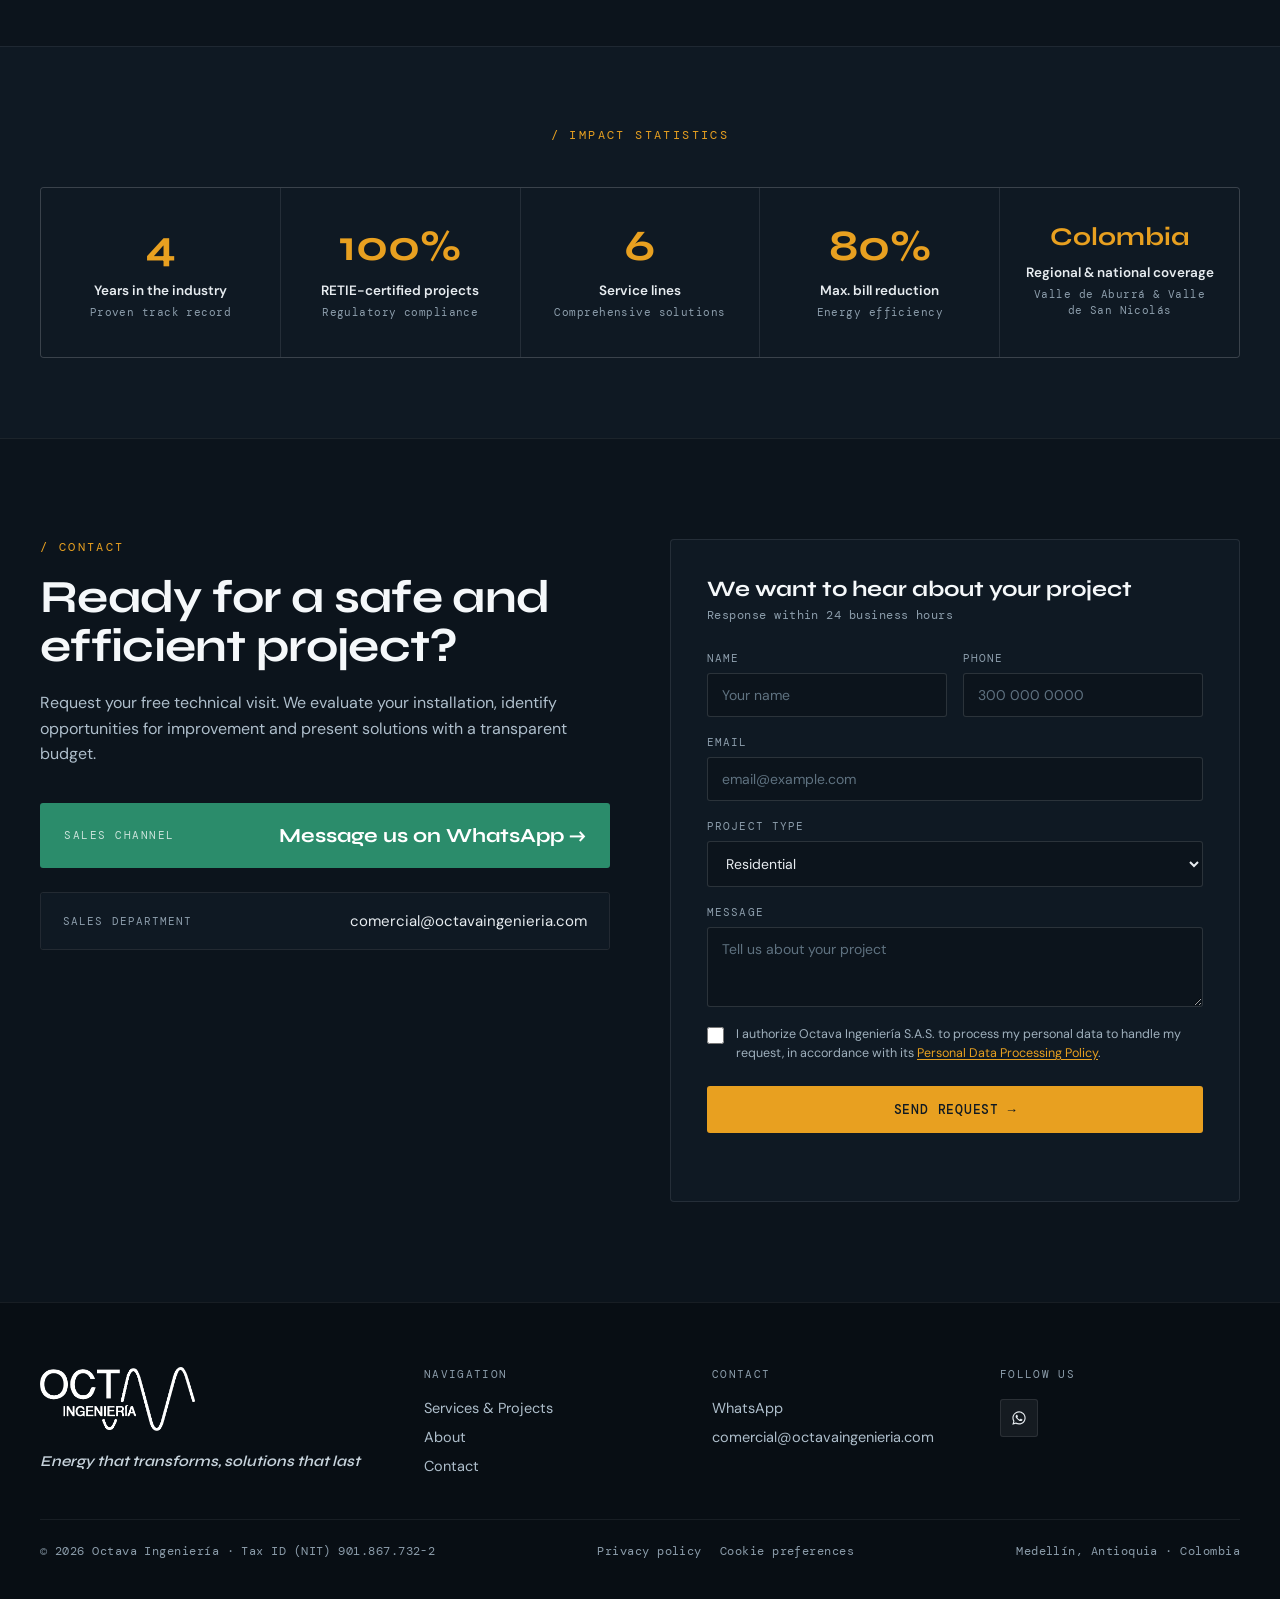
==== commit b7554126: "Ajustes de diseño (principios de Apple) y corrección de la tarjeta del 80% - Respuesta inmediata al " ====
--- a/en/index.html
+++ b/en/index.html
@@ -58,7 +58,7 @@
 <link rel="preconnect" href="https://fonts.googleapis.com">
 <link rel="preconnect" href="https://fonts.gstatic.com" crossorigin>
 <link href="https://fonts.googleapis.com/css2?family=DM+Sans:opsz,wght@9..40,400;9..40,500;9..40,600;9..40,700&family=DM+Mono:wght@400;500&family=Syne:wght@600;700;800&display=swap" rel="stylesheet">
-<link rel="stylesheet" href="/assets/css/style.css?v=4d000e59">
+<link rel="stylesheet" href="/assets/css/style.css?v=927799cf">
 
 <script type="application/ld+json">
 {
@@ -369,7 +369,7 @@
             <picture><source type="image/webp" srcset="/assets/img/hero-480.webp 480w, /assets/img/hero-800.webp 800w, /assets/img/hero-1200.webp 1200w" sizes="(max-width:960px) 92vw, 42vw"><img id="heroImg" src="/assets/img/hero.jpg" alt="Photovoltaic solar panels installed on a rooftop with the Antioquia mountain range in the background — solar energy project by Octava Ingeniería" width="960" height="1200" fetchpriority="high" decoding="async"></picture>
           </div>
           <div class="hero-badge glass hero-in d5">
-            <div class="lbl">Minimum reduction in utility bill</div>
+            <div class="lbl">Maximum reduction in utility bill</div>
             <div class="divider"></div>
             <div class="val">80%</div>
           </div>
@@ -783,6 +783,6 @@
   <span>Message us on WhatsApp</span>
 </a>
 
-<script src="/assets/js/main.js?v=e50c5a7b"></script>
+<script src="/assets/js/main.js?v=c9d1c23d"></script>
 </body>
 </html>
--- a/assets/css/style.css
+++ b/assets/css/style.css
@@ -90,16 +90,8 @@
 .btn-amber:hover{ background:var(--amber-hi); color:var(--bg); }
 .btn-outline{ border-color:rgba(231,236,240,.22); color:var(--ink); }
 .btn-outline:hover{ border-color:var(--green); color:#7ED0B2; }
-.btn-bulb{ transition:box-shadow .25s, background .25s; }
-@keyframes bulbOn{
-  0%{ box-shadow:0 0 0 rgba(232,160,32,0); }
-  18%{ box-shadow:0 0 16px rgba(232,160,32,.5); }
-  28%{ box-shadow:0 0 2px rgba(232,160,32,.12); }
-  45%{ box-shadow:0 0 20px rgba(232,160,32,.55); }
-  55%{ box-shadow:0 0 10px rgba(232,160,32,.3); }
-  100%{ box-shadow:0 0 24px rgba(232,160,32,.55), 0 0 64px rgba(232,160,32,.22); }
-}
-.btn-bulb:hover{ animation:bulbOn .6s linear forwards; }
+.btn-bulb{ transition:box-shadow .3s var(--ease), background .25s, transform .1s ease-out; }
+.btn-bulb:hover{ box-shadow:0 0 24px rgba(232,160,32,.45), 0 0 64px rgba(232,160,32,.18); }
 .btn-battery{ position:relative; overflow:hidden; isolation:isolate; }
 .btn-battery::before{
   content:""; position:absolute; inset:0; background:rgba(232,160,32,.14); width:0%;
@@ -112,10 +104,11 @@
 
 /* ---------- nav ---------- */
 .site-nav{
-  position:sticky; top:0; z-index:50; background:rgba(15,25,35,.82);
-  backdrop-filter:blur(14px); -webkit-backdrop-filter:blur(14px);
-  border-bottom:1px solid var(--rule-soft);
-}
+  position:sticky; top:0; z-index:50; background:rgba(15,25,35,.72);
+  backdrop-filter:blur(20px) saturate(160%); -webkit-backdrop-filter:blur(20px) saturate(160%);
+  border-bottom:1px solid transparent; transition:border-color .3s, box-shadow .3s, background .3s;
+}
+.site-nav.scrolled{ border-bottom-color:var(--rule-soft); box-shadow:0 10px 30px -18px rgba(0,0,0,.7); }
 .nav-row{
   max-width:1280px; margin:0 auto; padding:18px 40px;
   display:flex; align-items:center; justify-content:space-between; gap:32px;
@@ -131,23 +124,31 @@
   transition:right .3s var(--ease);
 }
 .nl:hover{ color:var(--ink); }
-.nl:hover::after{ right:6px; }
+.nl:hover::after, .nl.is-current::after{ right:6px; }
+.nl.is-current{ color:var(--ink); }
+.mobile-menu a.is-current{ color:var(--amber); }
 .nav-cta{ font-size:12px; padding:11px 20px; }
 .lang-switch{
   font-family:var(--fm); font-size:11px; letter-spacing:.08em; border:1px solid rgba(231,236,240,.2);
-  border-radius:2px; padding:6px 10px; color:var(--muted2);
-}
+  border-radius:2px; padding:6px 10px; color:var(--muted2); position:relative;
+}
+.lang-switch::after{ content:""; position:absolute; inset:-9px -6px; }
 .lang-switch:hover{ border-color:var(--amber); color:var(--amber); }
 .burger{
   display:none; align-items:center; justify-content:center; width:44px; height:44px;
   background:none; border:1px solid rgba(231,236,240,.22); border-radius:3px; color:var(--ink); font-size:18px;
 }
 .mobile-menu{
-  display:none; flex-direction:column; background:var(--bg2); border-top:1px solid rgba(231,236,240,.1);
+  display:none; flex-direction:column; position:absolute; left:0; right:0; top:100%;
+  background:var(--bg2);
+  border-top:1px solid rgba(231,236,240,.1); border-bottom:1px solid rgba(231,236,240,.1); box-shadow:0 24px 48px -24px rgba(0,0,0,.8);
   padding:8px 20px 16px; font-family:var(--fm); font-size:13px; letter-spacing:.08em; text-transform:uppercase; color:#C7D3DC;
-}
-@media (max-width:960px){ .mobile-menu.open{ display:flex; } }
-.mobile-menu a{ padding:14px 4px; border-bottom:1px solid rgba(231,236,240,.07); }
+  opacity:0; visibility:hidden; transform:translateY(-10px); transform-origin:top center; pointer-events:none;
+  transition:opacity .2s ease-out, transform .35s var(--ease), visibility 0s linear .35s;
+}
+@media (max-width:960px){ .mobile-menu{ display:flex; } }
+.mobile-menu.open{ opacity:1; visibility:visible; transform:none; pointer-events:auto; transition:opacity .2s ease-out, transform .35s var(--ease), visibility 0s; }
+.mobile-menu a{ padding:14px 4px; min-height:48px; display:flex; align-items:center; border-bottom:1px solid rgba(231,236,240,.07); }
 .mobile-menu a:last-child{ border-bottom:none; }
 .mobile-menu .mm-lang{ margin-top:6px; color:var(--amber); }
 
@@ -170,7 +171,7 @@
 }
 .hero-eyebrow .dot{ width:6px; height:6px; background:var(--amber); border-radius:50%; box-shadow:0 0 10px var(--amber); }
 .hero h1{
-  font-family:var(--fh); font-weight:700; font-size:55px; line-height:1.02; letter-spacing:-.02em; color:var(--ink-hi);
+  font-family:var(--fh); font-weight:700; font-size:clamp(38px,4.6vw,56px); line-height:1.02; letter-spacing:-.025em; color:var(--ink-hi);
 }
 .hero h1 .accent{ color:var(--amber); }
 .hero-sub{ margin-top:26px; max-width:540px; font-size:18px; line-height:1.6; color:var(--muted); }
@@ -210,14 +211,16 @@
 .svc-head .copy{ max-width:680px; }
 .svc-stats{ display:flex; gap:32px; }
 .svc-stats .stat .num{ font-family:var(--fh); font-weight:700; font-size:26px; color:var(--amber); }
-.svc-stats .stat .lbl{ font-family:var(--fm); font-size:10.5px; letter-spacing:.08em; text-transform:uppercase; color:var(--muted3); margin-top:4px; }
+.svc-stats .stat .lbl{ font-family:var(--fm); font-size:11px; letter-spacing:.08em; text-transform:uppercase; color:var(--muted3); margin-top:4px; }
 
 .svc-grid{ display:grid; grid-template-columns:repeat(3,1fr); gap:20px; }
 .svc-card{ perspective:1400px; }
 .svc-card.can-flip{ cursor:pointer; }
-.flip-inner{ position:relative; height:100%; min-height:340px; transition:transform .55s ease-in-out; transform-style:preserve-3d; }
-.svc-card.flipped .flip-inner,
-.svc-card.can-flip:hover .flip-inner{ transform:rotateY(180deg); }
+.flip-inner{ position:relative; height:100%; min-height:340px; transition:transform .6s var(--ease); transform-style:preserve-3d; }
+.svc-card.flipped .flip-inner{ transform:rotateY(180deg); }
+@media (hover:hover) and (pointer:fine){
+  .svc-card.can-flip:hover .flip-inner{ transform:rotateY(180deg); }
+}
 .flip-front, .flip-back{ backface-visibility:hidden; -webkit-backface-visibility:hidden; }
 .flip-front{
   background:var(--bg); border:1px solid var(--rule); border-radius:4px; padding:34px 30px 58px;
@@ -226,7 +229,7 @@
 .flip-front .bar{ height:3px; width:44px; margin-bottom:26px; }
 .flip-front .row-top{ display:flex; align-items:baseline; justify-content:space-between; margin-bottom:16px; }
 .flip-front .idx{ font-family:var(--fm); font-size:12px; letter-spacing:.1em; }
-.flip-front .tag{ font-family:var(--fm); font-size:9px; letter-spacing:.14em; text-transform:uppercase; color:var(--bg); padding:4px 8px; border-radius:2px; }
+.flip-front .tag{ font-family:var(--fm); font-size:10.5px; letter-spacing:.14em; text-transform:uppercase; color:var(--bg); padding:4px 8px; border-radius:2px; }
 .flip-front h3{ font-family:var(--fh); font-weight:700; font-size:21px; line-height:1.18; color:var(--ink-hi); margin-bottom:14px; min-height:50px; }
 .flip-front p{ font-size:14.5px; line-height:1.62; color:var(--muted2); }
 .flip-front .bullets{ margin-top:20px; display:flex; flex-direction:column; gap:9px; }
@@ -234,7 +237,7 @@
 .flip-front .bullets .chev{ flex-shrink:0; font-family:var(--fm); }
 .flip-front .flip-hint{
   position:absolute; bottom:18px; right:20px; display:inline-flex; align-items:center; gap:7px;
-  font-family:var(--fm); font-size:10.5px; letter-spacing:.1em; text-transform:uppercase;
+  font-family:var(--fm); font-size:11px; letter-spacing:.1em; text-transform:uppercase;
 }
 
 .flip-back{
@@ -245,7 +248,7 @@
 .flip-back .scrim{ position:absolute; inset:0; background:linear-gradient(180deg,rgba(12,20,28,.45) 0%,rgba(12,20,28,.92) 100%); }
 .flip-back .content{ position:relative; height:100%; display:flex; flex-direction:column; padding:26px 26px 24px; }
 .flip-back .cat{
-  align-self:flex-start; font-family:var(--fm); font-size:9.5px; letter-spacing:.14em; text-transform:uppercase;
+  align-self:flex-start; font-family:var(--fm); font-size:10.5px; letter-spacing:.14em; text-transform:uppercase;
   color:var(--ink-hi); padding:5px 10px; border-radius:2px;
 }
 .flip-back .body{ margin-top:auto; display:flex; flex-direction:column; gap:12px; }
@@ -255,7 +258,7 @@
 .flip-back .loc{ display:flex; align-items:center; gap:7px; font-family:var(--fm); font-size:11px; letter-spacing:.04em; color:#C7D3DC; }
 .flip-back .title{ font-family:var(--fh); font-weight:700; font-size:19px; line-height:1.22; color:var(--ink-hi); }
 .flip-back .result-rule{ height:1px; background:rgba(231,236,240,.18); margin-bottom:10px; }
-.flip-back .result-lbl{ font-family:var(--fm); font-size:10px; letter-spacing:.1em; text-transform:uppercase; color:var(--muted); }
+.flip-back .result-lbl{ font-family:var(--fm); font-size:11px; letter-spacing:.1em; text-transform:uppercase; color:var(--muted); }
 .flip-back .result-val{ font-family:var(--fb); font-weight:600; font-size:15px; color:#fff; margin-top:4px; line-height:1.35; }
 
 .color-amber{ color:var(--amber); } .bg-amber{ background:var(--amber); }
@@ -285,7 +288,7 @@
 .stats-grid .cell{ background:var(--bg); padding:36px 24px; text-align:center; }
 .stats-grid .val{ font-family:var(--fh); font-weight:700; line-height:1.02; color:var(--amber); }
 .stats-grid .lbl{ font-family:var(--fb); font-weight:600; font-size:13.5px; color:var(--ink); margin-top:14px; }
-.stats-grid .sub{ font-family:var(--fm); font-size:10.5px; letter-spacing:.04em; color:var(--muted3); margin-top:6px; line-height:1.4; }
+.stats-grid .sub{ font-family:var(--fm); font-size:11px; letter-spacing:.04em; color:var(--muted3); margin-top:6px; line-height:1.4; }
 
 /* ---------- contacto ---------- */
 .contact-grid{ display:grid; grid-template-columns:1fr 1fr; gap:60px; }
@@ -314,12 +317,15 @@
 .contact-form form{ display:flex; flex-direction:column; gap:18px; }
 .form-row2{ display:grid; grid-template-columns:1fr 1fr; gap:16px; }
 .field{ display:flex; flex-direction:column; gap:8px; }
-.field span{ font-family:var(--fm); font-size:10.5px; letter-spacing:.1em; text-transform:uppercase; color:var(--muted3); }
+.field span{ font-family:var(--fm); font-size:11px; letter-spacing:.1em; text-transform:uppercase; color:var(--muted3); }
 .field input, .field select, .field textarea{
   background:var(--bg2); border:1px solid rgba(231,236,240,.14); border-radius:3px; padding:12px 14px;
   color:var(--ink); font-family:var(--fb); font-size:14px; outline:none; width:100%;
 }
-.field input:focus, .field select:focus, .field textarea:focus{ border-color:var(--amber); }
+.field input:focus, .field select:focus, .field textarea:focus{ border-color:var(--amber); box-shadow:0 0 0 3px rgba(232,160,32,.15); }
+.field input, .field select, .field textarea{ transition:border-color .2s, box-shadow .2s; }
+.field input:user-invalid{ border-color:#E88; }
+.field input:user-invalid:focus{ box-shadow:0 0 0 3px rgba(238,136,136,.15); }
 .field select{ cursor:pointer; }
 .field select option{ background:var(--bg2); color:var(--ink); }
 .field textarea{ resize:vertical; }
@@ -340,9 +346,12 @@
 /* ---------- cookie banner ---------- */
 .cookie-banner{
   position:fixed; left:24px; bottom:24px; z-index:1000; max-width:420px;
-  background:var(--bg2); border:1px solid var(--rule); border-radius:4px; padding:22px 22px 20px;
-  box-shadow:0 14px 44px rgba(0,0,0,.5);
-}
+  background:rgba(12,20,28,.95); backdrop-filter:blur(24px) saturate(160%); -webkit-backdrop-filter:blur(24px) saturate(160%);
+  border:1px solid rgba(231,236,240,.12); border-radius:6px; padding:22px 22px 20px;
+  box-shadow:0 24px 60px rgba(0,0,0,.55); transform-origin:bottom left;
+  animation:materialize .45s var(--ease) both;
+}
+@keyframes materialize{ from{ opacity:0; transform:translateY(12px) scale(.97); } to{ opacity:1; transform:none; } }
 .cookie-banner[hidden]{ display:none; }
 .cookie-title{ font-family:var(--fm); font-size:11px; letter-spacing:.12em; text-transform:uppercase; color:var(--amber); margin-bottom:10px; }
 .cookie-banner p{ font-size:13.5px; line-height:1.55; color:var(--muted); }
@@ -401,6 +410,7 @@
   box-shadow:0 8px 32px rgba(37,211,102,.32); font-size:13px; font-weight:500; transition:transform .25s var(--ease), box-shadow .25s;
 }
 .wa-float:hover{ color:#fff; transform:translateY(-2px); box-shadow:0 12px 40px rgba(37,211,102,.42); }
+.wa-float:active{ transform:scale(.95); transition-duration:.1s; }
 .wa-float svg{ width:22px; height:22px; flex-shrink:0; }
 
 /* ---------- responsive ---------- */
@@ -419,7 +429,6 @@
   .wrap, .section-inner, .nav-row, .footer-inner{ padding-left:20px; padding-right:20px; }
   .nav-row{ padding-top:14px; padding-bottom:14px; gap:14px; }
   .nav-cta{ display:none; }
-  .hero h1{ font-size:38px; }
   .svc-grid{ grid-template-columns:1fr; }
   .stats-grid{ grid-template-columns:1fr; }
   .form-row2{ grid-template-columns:1fr; }
@@ -429,3 +438,44 @@
   .cookie-banner{ left:12px; right:12px; bottom:12px; max-width:none; }
   .legal-inner{ padding:48px 20px 72px; }
 }
+
+/* ---------- respuesta al presionar ----------
+   La reacción ocurre al tocar (no al soltar): así el botón se siente inmediato. */
+.btn, .form-submit, .wa-cta, .cookie-actions button, .burger, .lang-switch, .contact-links a{
+  -webkit-tap-highlight-color:transparent; touch-action:manipulation;
+}
+.btn:active, .form-submit:active, .cookie-actions button:active, .burger:active{ transform:scale(.97); transition:transform .1s ease-out; }
+.wa-cta{ transition:transform .1s ease-out, filter .2s; }
+.wa-cta:active{ transform:scale(.985); }
+.wa-cta:hover{ filter:brightness(1.06); }
+.contact-links a:active{ background:#14222e; }
+.svc-card.can-flip:active .flip-inner{ transition-duration:.6s; }
+
+/* ---------- preferencias de accesibilidad del sistema ---------- */
+@media (prefers-reduced-motion:reduce){
+  /* Sin giros 3D ni desplazamientos: la cara trasera aparece con un fundido suave */
+  .flip-inner{ transform:none !important; transition:none; }
+  .flip-back{ transform:none; opacity:0; transition:opacity .25s ease; }
+  .svc-card.flipped .flip-back{ opacity:1; }
+  .flip-front{ transition:opacity .25s ease; }
+  .svc-card.flipped .flip-front{ opacity:0; }
+  .btn-battery::before, .nl::after{ transition:none; }
+  .mobile-menu, .mobile-menu.open{ transform:none; }
+  .cookie-banner{ animation:fadeIn .25s ease both; }
+  .wa-float:hover{ transform:none; }
+  .btn:active, .form-submit:active, .cookie-actions button:active, .burger:active, .wa-cta:active, .wa-float:active{ transform:none; }
+}
+@keyframes fadeIn{ from{ opacity:0; } to{ opacity:1; } }
+
+@media (prefers-reduced-transparency:reduce){
+  .site-nav, .cookie-banner, .glass{ backdrop-filter:none; -webkit-backdrop-filter:none; }
+  .site-nav{ background:var(--bg); }
+  .cookie-banner{ background:var(--bg2); }
+  .glass{ background:var(--bg); }
+}
+
+@media (prefers-contrast:more){
+  :root{ --rule:rgba(231,236,240,.35); --rule-soft:rgba(231,236,240,.3); --muted:#D3DDE4; --muted2:#C9D4DC; --muted3:#B8C6D1; }
+  .site-nav, .cookie-banner{ background:var(--bg); backdrop-filter:none; -webkit-backdrop-filter:none; }
+  .field input, .field select, .field textarea, .btn-outline, .lang-switch{ border-color:rgba(231,236,240,.5); }
+}
